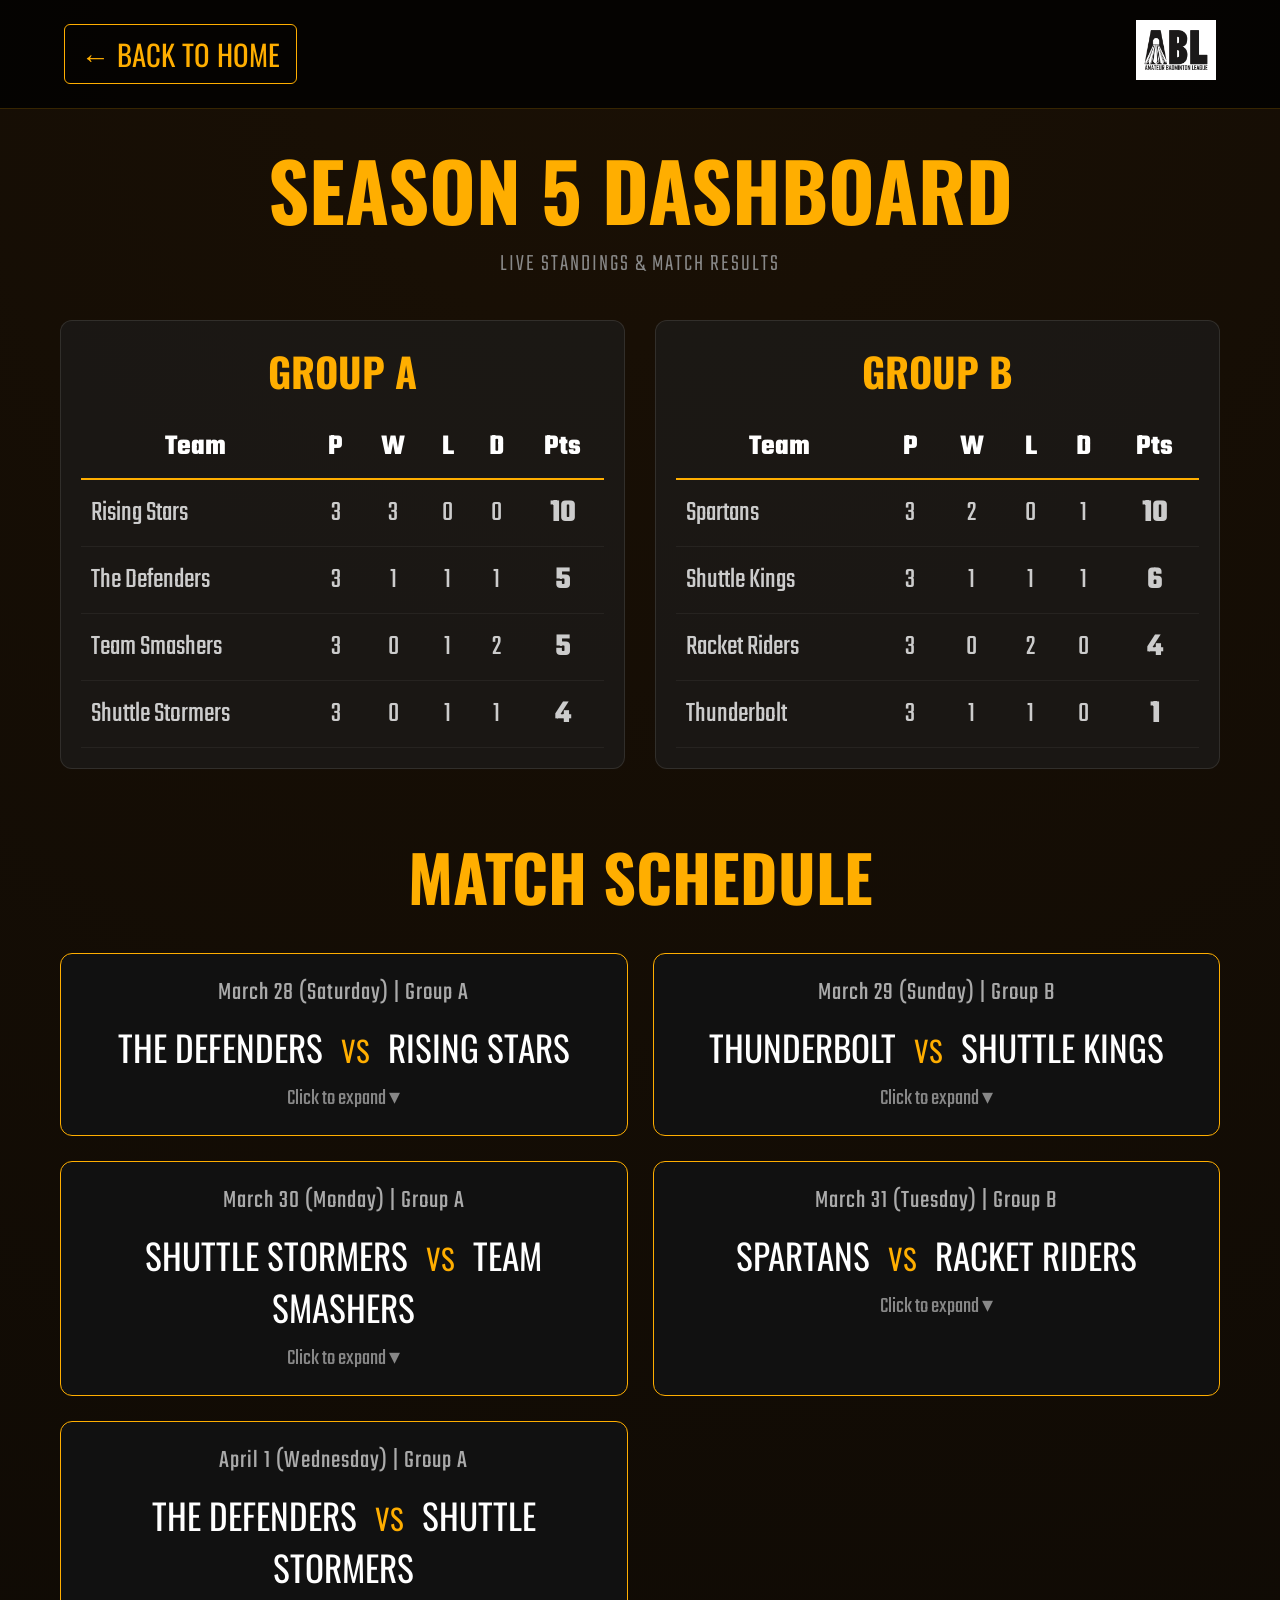
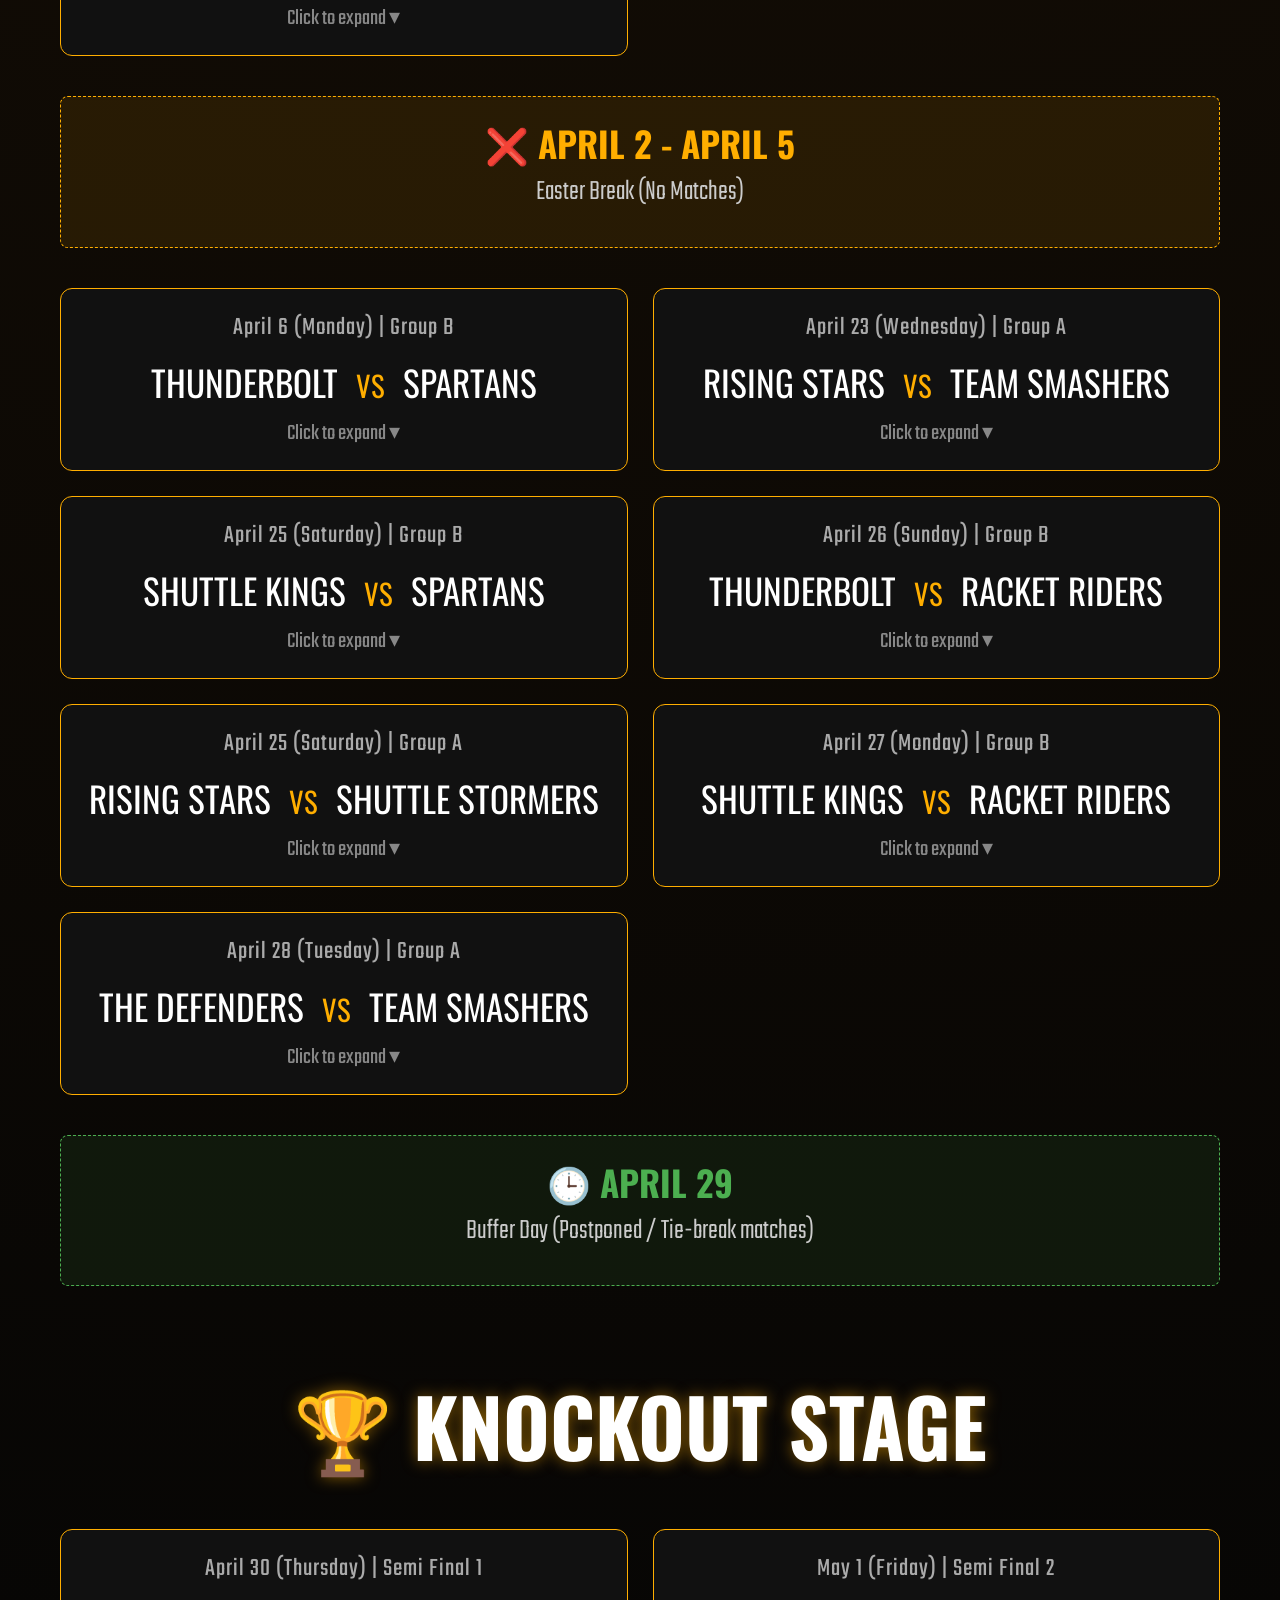
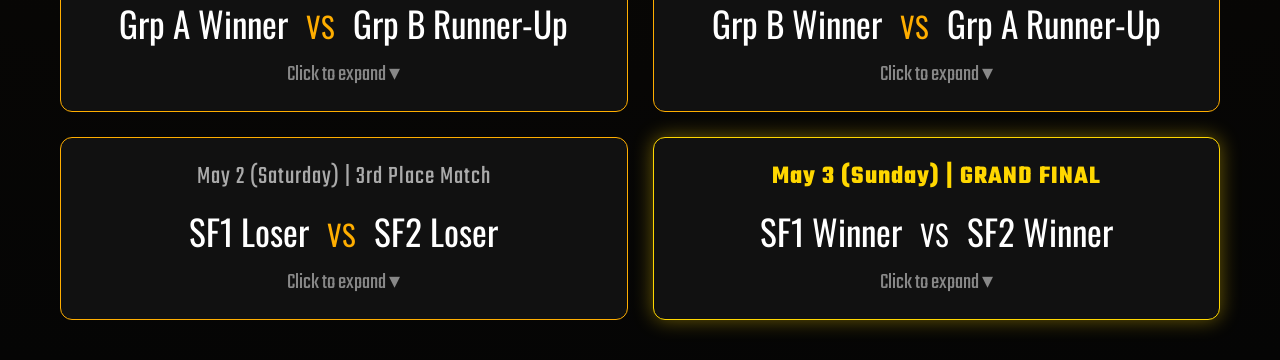
==== fixtures.html @ df150624 "results update" ====
<!DOCTYPE html>
<html lang="en">

<head>
    <meta charset="UTF-8">
    <meta name="viewport" content="width=device-width, initial-scale=1.0">
    <title>Fixtures & Standings | ABL Season 5</title>
    <link rel="stylesheet" href="style.css">
    <link rel="preconnect" href="https://fonts.googleapis.com">
    <link rel="preconnect" href="https://fonts.gstatic.com" crossorigin>
    <link
        href="https://fonts.googleapis.com/css2?family=Oswald:wght@300;500;700&family=Teko:wght@300;400;600;700&display=swap"
        rel="stylesheet">
    <link rel="icon" type="image/png" href="abl_logo.png">    
</head>

<body class="fixtures-page">

    <!-- Simple Header / Navigation -->
    <header class="fixtures-header">
        <a href="index.html" class="back-btn">← BACK TO HOME</a>
        <a href="https://abl.harijith.com/"><img src="abl_logo.png" alt="ABL Logo" class="fixtures-logo"></a>
    </header>

    <main class="fixtures-wrapper">
        <div class="section-header center-text">
            <h2>SEASON 5 DASHBOARD</h2>
            <p>Live Standings & Match Results</p>
        </div>

        <!-- POINTS TABLES -->
        <div class="tables-container">
            <div class="group-table-card">
                <h3>GROUP A</h3>
                <table class="group-table">
                    <tr>
                        <th>Team</th>
                        <th>P</th>
                        <th>W</th>
                        <th>L</th>
                        <th>D</th>
                        <th>Pts</th>
                    </tr>
                    <tr>
                        <td>The Defenders</td>
                        <td>3</td>
                        <td>1</td>
                        <td>1</td>
                        <td>1</td>
                        <td class="pts-col">5</td>
                    </tr>
                    <tr>
                        <td>Rising Stars</td>
                        <td>3</td>
                        <td>3</td>
                        <td>0</td>
                        <td>0</td>
                        <td class="pts-col">10</td>
                    </tr>
                    <tr>
                        <td>Shuttle Stormers</td>
                        <td>3</td>
                        <td>0</td>
                        <td>1</td>
                        <td>1</td>
                        <td class="pts-col">4</td>
                    </tr>
                    <tr>
                        <td>Team Smashers</td>
                        <td>3</td>
                        <td>0</td>
                        <td>1</td>
                        <td>2</td>
                        <td class="pts-col">5</td>
                    </tr>
                </table>
            </div>

            <div class="group-table-card">
                <h3>GROUP B</h3>
                <table class="group-table">
                    <tr>
                        <th>Team</th>
                        <th>P</th>
                        <th>W</th>
                        <th>L</th>
                        <th>D</th>
                        <th>Pts</th>
                    </tr>
                    <tr>
                        <td>Thunderbolt</td>
                        <td>3</td>
                        <td>1</td>
                        <td>1</td>
                        <td>0</td>
                        <td class="pts-col">1</td>
                    </tr>
                    <tr>
                        <td>Shuttle Kings</td>
                        <td>3</td>
                        <td>1</td>
                        <td>1</td>
                        <td>1</td>
                        <td class="pts-col">6</td>
                    </tr>
                    <tr>
                        <td>Spartans</td>
                        <td>3</td>
                        <td>2</td>
                        <td>0</td>
                        <td>1</td>
                        <td class="pts-col">10</td>
                    </tr>
                    <tr>
                        <td>Racket Riders</td>
                        <td>3</td>
                        <td>0</td>
                        <td>2</td>
                        <td>0</td>
                        <td class="pts-col">4</td>
                    </tr>
                </table>
            </div>
        </div>

        <!-- FIXTURES SCHEDULE -->
        <div class="schedule-container">
            <h3 class="schedule-title">MATCH SCHEDULE</h3>

            <div class="fixtures-grid">

                <div class="fire-card">
                    <div class="card-summary">
                        <span class="match-date">March 28 (Saturday) | Group A</span>
                        <div class="match-teams">THE DEFENDERS <span class="vs">VS</span> RISING STARS</div>
                        <span class="expand-hint">Click to expand ▾</span>
                    </div>
                    <div class="card-details">
                        <div class="table-wrapper">
                            <table class="details-table">
                            <tr>
                                <th>Match</th>
                                <th>Defenders</th>
                                <th>Rising Stars</th>
                                <th>Winner</th>
                                <th>Pts</th>
                            </tr>
                            <tr>
                                <td>M1 (Reg)</td>
                                <td>Denny / Anal</td>
                                <td>BBoy / Antony</td>
                                <td>BBoy / Antony</td>
                                <td>30-23</td>
                            </tr>
                            <tr>
                                <td>M2 (Reg)</td>
                                <td>Sinoy / Karthik</td>
                                <td>Shafeeq / Jacob</td>
                                <td>Sinoy / Karthik</td>
                                <td>30-25</td>
                            </tr>
                            <tr>
                                <td>M3 (Reg)</td>
                                <td>Baicil / Shyju</td>
                                <td>Balu / Govind</td>
                                <td>Balu / Govind</td>
                                <td>30-13</td>
                            </tr>
                            <tr>
                                <td class="trump">M4 (Trump)</td>
                                <td>Adarsh / Sunilkumar</td>
                                <td>Manoj / Vishnu</td>
                                <td>Manoj / Vishnu</td>
                                <td>30-26</td>
                            </tr>
                            <tr>
                                <td class="trump">M5 (Trump)</td>
                                <td>Rajesh / Navas</td>
                                <td>Vicky / Shijith</td>
                                <td>Rajesh / Navas</td>
                                <td>30-20</td>
                            </tr>
                        </table>
                        </div>
                        <div class="match-footer">Overall Winner: <span>Rising Stars</span></div>
                    </div>
                </div>

                <div class="fire-card">
                    <div class="card-summary">
                        <span class="match-date">March 29 (Sunday) | Group B</span>
                        <div class="match-teams">THUNDERBOLT <span class="vs">VS</span> SHUTTLE KINGS</div>
                        <span class="expand-hint">Click to expand ▾</span>
                    </div>
                    <div class="card-details">
                        <div class="table-wrapper">
                            <table class="details-table">
                            <tr>
                                <th>Match</th>
                                <th>Thunderbolt</th>
                                <th>Kings</th>
                                <th>Winner</th>
                                <th>Pts</th>
                            </tr>
                            <tr>
                                <td>M1 (Reg)</td>
                                <td>Jude / Sukhlal</td>
                                <td>Prasant / Sajith</td>
                                <td>Prasant / Sajith</td>
                                <td>15-30</td>
                            </tr>
                            <tr>
                                <td>M2 (Reg)</td>
                                <td>Dinoop / Pratheesh</td>
                                <td>Hashim / Jolly</td>
                                <td>Dinoop / Pratheesh</td>
                                <td>30-24</td>
                            </tr>
                            <tr>
                                <td>M3 (Reg)</td>
                                <td>Peter / Santhosh</td>
                                <td>Johnson / Biju</td>
                                <td>Johnson / Biju</td>
                                <td>30-24</td>
                            </tr>
                            <tr>
                                <td class="trump">M4 (Trump)</td>
                                <td>Anush / Bebin</td>
                                <td>Jayanth / Manoj AM</td>
                                <td>Anush / Bebin</td>
                                <td>30-9</td>
                            </tr>
                            <tr>
                                <td class="trump">M5 (Trump)</td>
                                <td>Nibin / Ajay</td>
                                <td>Pramod / Bijoy</td>
                                <td>Nibin / Ajay</td>
                                <td>30-20</td>
                            </tr>
                        </table>
                        </div>
                        <div class="match-footer">Overall Winner: <span>Thunderbolt</span></div>
                    </div>
                </div>

                <div class="fire-card">
                    <div class="card-summary">
                        <span class="match-date">March 30 (Monday) | Group A</span>
                        <div class="match-teams">SHUTTLE STORMERS <span class="vs">VS</span> TEAM SMASHERS</div>
                        <span class="expand-hint">Click to expand ▾</span>
                    </div>
                    <div class="card-details">
                        <div class="table-wrapper">
                            <table class="details-table">
                            <tr>
                                <th>Match</th>
                                <th>Stormers</th>
                                <th>Smashers</th>
                                <th>Winner</th>
                                <th>Pts</th>
                            </tr>
                            <tr>
                                <td>M1 (Reg)</td>
                                <td>Jithesh / Upendra</td>
                                <td>Ganesh / Vishnu Raj</td>
                                <td>Ganesh / Vishnu Raj</td>
                                <td>12-30</td>
                            </tr>
                            <tr>
                                <td>M2 (Reg)</td>
                                <td>Nandakumar / Jenson</td>
                                <td>Babu / Nidhin</td>
                                <td>Nandakumar / Jenson</td>
                                <td>30-22</td>
                            </tr>
                            <tr>
                                <td>M3 (Reg)</td>
                                <td>Binu / Vinu</td>
                                <td>Krishnakumar / Younus</td>
                                <td>Binu / Vinu</td>
                                <td>30-26</td>
                            </tr>
                            <tr>
                                <td class="trump">M4 (Trump)</td>
                                <td>Rajiv / Suchith</td>
                                <td>Siyad / Harijith</td>
                                <td>Siyad / Harijith</td>
                                <td>30-27</td>
                            </tr>
                            <tr>
                                <td class="trump">M5 (Trump)</td>
                                <td>Unni / Binoy</td>
                                <td>Jayan / Akhil</td>
                                <td>Unni / Binoy</td>
                                <td>30-21</td>
                            </tr>
                        </table>
                        </div>
                        <div class="match-footer">Overall Winner: <span>Draw</span></div>
                    </div>
                </div>

                <div class="fire-card">
                    <div class="card-summary">
                        <span class="match-date">March 31 (Tuesday) | Group B</span>
                        <div class="match-teams">SPARTANS <span class="vs">VS</span> RACKET RIDERS</div>
                        <span class="expand-hint">Click to expand ▾</span>
                    </div>
                    <div class="card-details">
                        <div class="table-wrapper">
                            <table class="details-table">
                            <tr>
                                <th>Match</th>
                                <th>Spartans</th>
                                <th>Riders</th>
                                <th>Winner</th>
                                <th>Pts</th>
                            </tr>
                            <tr>
                                <td>M1 (Reg)</td>
                                <td>Vinod / Deepesh</td>
                                <td>Sudheesh / Jinosh</td>
                                <td>Vinod / Deepesh</td>
                                <td>30-20</td>
                            </tr>
                            <tr>
                                <td>M2 (Reg)</td>
                                <td>Anand / Manoj</td>
                                <td>Subramani / Faisal</td>
                                <td>Anand / Manoj</td>
                                <td>30-17</td>
                            </tr>
                            <tr>
                                <td>M3 (Reg)</td>
                                <td>Anand John / Rajan</td>
                                <td>Dinesh / Sudheesh</td>
                                <td>Anand John / Rajan</td>
                                <td>30-28</td>
                            </tr>
                            <tr>
                                <td class="trump">M4 (Trump)</td>
                                <td>Mahipal / Pradeep</td>
                                <td>Vivek / Akash</td>
                                <td>Vivek / Akash</td>
                                <td>19-30</td>
                            </tr>
                            <tr>
                                <td class="trump">M5 (Trump)</td>
                                <td>Jinil / Rasheed</td>
                                <td>Ajaz / Ajith Mathew</td>
                                <td>Jinil / Rasheed</td>
                                <td>30-15</td>
                            </tr>
                        </table>
                        </div>
                        <div class="match-footer">Overall Winner: <span>Spartans</span></div>
                    </div>
                </div>

                <div class="fire-card">
                    <div class="card-summary">
                        <span class="match-date">April 1 (Wednesday) | Group A</span>
                        <div class="match-teams">THE DEFENDERS <span class="vs">VS</span> SHUTTLE STORMERS</div>
                        <span class="expand-hint">Click to expand ▾</span>
                    </div>
                    <div class="card-details">
                        <div class="table-wrapper">
                            <table class="details-table">
                            <tr>
                                <th>Match</th>
                                <th>Defenders</th>
                                <th>Stormers</th>
                                <th>Winner</th>
                                <th>Pts</th>
                            </tr>
                            <tr>
                                <td>M1 (Reg)</td>
                                <td>Anal / Sinoy</td>
                                <td>Jithesh / Upendra</td>
                                <td>Anal / Sinoy</td>
                                <td>30-21</td>
                            </tr>
                            <tr>
                                <td>M2 (Reg)</td>
                                <td>Baicil / Shyju</td>
                                <td>Nandakumar / Jenson</td>
                                <td>Nandakumar / Jenson</td>
                                <td>20-30</td>
                            </tr>
                            <tr>
                                <td>M3 (Reg)</td>
                                <td>Denny / Karthik</td>
                                <td>Binu / Vinu</td>
                                <td>Denny / Karthik</td>
                                <td>30-26</td>
                            </tr>
                            <tr>
                                <td class="trump">M4 (Trump)</td>
                                <td>Adarsh / Sunilkumar</td>
                                <td>Rajiv / Sujith</td>
                                <td>Rajiv / Sujith</td>
                                <td>30-20</td>
                            </tr>
                            <tr>
                                <td class="trump">M5 (Trump)</td>
                                <td>Rajesh / Navas</td>
                                <td>Unni / Binoy</td>
                                <td>Rajesh / Navas</td>
                                <td>Walkover</td>
                            </tr>
                        </table>
                        </div>
                        <div class="match-footer">Overall Winner: <span>The Defenders</span></div>
                    </div>
                </div>

                <div class="grid-banner"
                    style="grid-column: 1 / -1; text-align: center; padding: 20px; background: rgba(255,174,0,0.1); border: 1px dashed #ffae00; border-radius: 8px; margin: 15px 0;">
                    <h4
                        style="font-family: 'Oswald', sans-serif; font-size: 2.2rem; color: #ffae00; margin-bottom: 5px;">
                        ❌ APRIL 2 - APRIL 5</h4>
                    <p style="color: #ccc; font-size: 1.8rem;">Easter Break (No Matches)</p>
                </div>

                <div class="fire-card">
                    <div class="card-summary">
                        <span class="match-date">April 6 (Monday) | Group B</span>
                        <div class="match-teams">THUNDERBOLT <span class="vs">VS</span> SPARTANS</div>
                        <span class="expand-hint">Click to expand ▾</span>
                    </div>
                    <div class="card-details">
                        <div class="table-wrapper">
                            <table class="details-table">
                            <tr>
                                <th>Match</th>
                                <th>Thunderbolt</th>
                                <th>Spartans</th>
                                <th>Winner</th>
                                <th>Pts</th>
                            </tr>
                            <tr>
                                <td>M1 (Reg)</td>
                                <td>Peter / Sukhlal</td>
                                <td>Anand John / Rajan</td>
                                <td>Anand John / Rajan</td>
                                <td>17-30</td>
                            </tr>
                            <tr>
                                <td>M2 (Reg)</td>
                                <td>Dinoop / Pratheesh</td>
                                <td>Anand / Manoj</td>
                                <td>Dinoop / Pratheesh</td>
                                <td>30-14</td>
                            </tr>
                            <tr>
                                <td>M3 (Reg)</td>
                                <td>Jude / Santhosh</td>
                                <td>Vinod / Deepesh</td>
                                <td>Vinod / Deepesh</td>
                                <td>10-30</td>
                            </tr>
                            <tr>
                                <td class="trump">M4 (Trump)</td>
                                <td>Nibin / Ajay</td>
                                <td>Rasheed / Jinil</td>
                                <td>Rasheed / Jinil</td>
                                <td>21-30</td>
                            </tr>
                            <tr>
                                <td class="trump">M5 (Trump)</td>
                                <td>Anush / Bebin</td>
                                <td>Pradeep / Mahipal</td>
                                <td>Anush / Bebin</td>
                                <td>30-19</td>
                            </tr>
                        </table>
                        </div>
                        <div class="match-footer">Overall Winner: <span>Spartans</span></div>
                    </div>
                </div>

                <div class="fire-card">
                    <div class="card-summary">
                        <span class="match-date">April 23 (Wednesday) | Group A</span>
                        <div class="match-teams">RISING STARS <span class="vs">VS</span> TEAM SMASHERS</div>
                        <span class="expand-hint">Click to expand ▾</span>
                    </div>
                    <div class="card-details">
                        <div class="table-wrapper">
                            <table class="details-table">
                            <tr>
                                <th>Match</th>
                                <th>RisingStars</th>
                                <th>Team Smashers</th>
                                <th>Winner</th>
                                <th>Pts</th>
                            </tr>
                            <tr>
                                <td>M1 (Reg)</td>
                                <td>Sangeeth / Antony</td>
                                <td>-</td>
                                <td>Sangeeth / Antony</td>
                                <td>Walkover</td>
                            </tr>
                            <tr>
                                <td>M2 (Reg)</td>
                                <td>Shafeek / Jacob</td>
                                <td>Younus / Vishnu</td>
                                <td>Younus / Vishnu</td>
                                <td>24-30</td>
                            </tr>
                            <tr>
                                <td>M3 (Reg)</td>
                                <td>Balu / Govind</td>
                                <td>Ganesh / Kiku</td>
                                <td>Balu / Govind</td>
                                <td>30-24</td>
                            </tr>
                            <tr>
                                <td class="trump">M4 (Trump)</td>
                                <td>Manoj / Vishnu</td>
                                <td>Siyad / Harijith</td>
                                <td>Siyad / Harijith</td>
                                <td>29-30</td>
                            </tr>
                            <tr>
                                <td class="trump">M5 (Trump)</td>
                                <td>Vicky / Shijith</td>
                                <td>Babu / Nidhin</td>
                                <td>Vicky / Shijith</td>
                                <td>30-28</td>
                            </tr>
                        </table>
                        </div>
                        <div class="match-footer">Overall Winner: <span>Rising Stars</span></div>
                    </div>
                </div>

                <div class="fire-card">
                    <div class="card-summary">
                        <span class="match-date">April 25 (Saturday) | Group B</span>
                        <div class="match-teams">SHUTTLE KINGS <span class="vs">VS</span> SPARTANS</div>
                        <span class="expand-hint">Click to expand ▾</span>
                    </div>
                    <div class="card-details">
                        <div class="table-wrapper">
                            <table class="details-table">
                            <tr>
                                <th>Match</th>
                                <th>Kings</th>
                                <th>Spartans</th>
                                <th>Winner</th>
                                <th>Pts</th>
                            </tr>
                            <tr>
                                <td>M1 (Reg)</td>
                                <td>Prasanth / Sajith</td>
                                <td>Annad John / Rajan</td>
                                <td>Prasanth / Sajith</td>
                                <td>26-30</td>
                            </tr>
                            <tr>
                                <td>M2 (Reg)</td>
                                <td>Jolly / Ashim</td>
                                <td>Manoj / Anand</td>
                                <td>Jolly / Ashim</td>
                                <td>30-19</td>
                            </tr>
                            <tr>
                                <td>M3 (Reg)</td>
                                <td>Biju / Johnson</td>
                                <td>Vinod / Deepesh</td>
                                <td>Vinod / Deepesh</td>
                                <td>Walkover</td>
                            </tr>
                            <tr>
                                <td class="trump">M4 (Trump)</td>
                                <td>Manoj / Jayanth</td>
                                <td>Rasheed / Jinil</td>
                                <td>Rasheed / Jinil</td>
                                <td>Walkover</td>
                            </tr>
                            <tr>
                                <td class="trump">M5 (Trump)</td>
                                <td>Pramod / Bijoy</td>
                                <td>Pradeep / Mahipal</td>
                                <td>Pramod / Bijoy</td>
                                <td>30-22</td>
                            </tr>
                        </table>
                        </div>
                        <div class="match-footer">Overall Winner: <span>Draw</span></div>
                    </div>
                </div>



                <div class="fire-card">
                    <div class="card-summary">
                        <span class="match-date">April 26 (Sunday) | Group B</span>
                        <div class="match-teams">THUNDERBOLT <span class="vs">VS</span> RACKET RIDERS</div>
                        <span class="expand-hint">Click to expand ▾</span>
                    </div>
                    <div class="card-details">
                        <div class="table-wrapper">
                            <table class="details-table">
                            <tr>
                                <th>Match</th>
                                <th>Thunderbolt</th>
                                <th>Riders</th>
                                <th>Winner</th>
                                <th>Pts</th>
                            </tr>
                            <tr>
                                <td>M1 (Reg)</td>
                                <td>Peter / Sukhlal (Jude)</td>
                                <td>Dinesh / Sudheesh</td>
                                <td>Dinesh / Sudheesh</td>
                                <td>12-30</td>
                            </tr>
                            <tr>
                                <td>M2 (Reg)</td>
                                <td>Jude / Santhosh</td>
                                <td>Faisal / Mahesh (Subramani)</td>
                                <td>Faisal / Mahesh (Subramani)</td>
                                <td>29-30</td>
                            </tr>
                            <tr>
                                <td>M3 (Reg)</td>
                                <td>Dinoop / Pratheesh</td>
                                <td>Subramani / Jinosh</td>
                                <td>Subramani / Jinosh</td>
                                <td>29-30</td>
                            </tr>
                            <tr>
                                <td class="trump">M4 (Trump)</td>
                                <td>Nibin / Anush</td>
                                <td>Vivek / Akash</td>
                                <td>Postponed</td>
                                <td>-</td>
                            </tr>
                            <tr>
                                <td class="trump">M5 (Trump)</td>
                                <td>Ajay / Bebin</td>
                                <td>Ajaz / Ajith Mathew</td>
                                <td>Postponed</td>
                                <td>-</td>
                            </tr>
                        </table>
                        </div>
                        <div class="match-footer">Overall Winner: <span>Pending</span></div>
                    </div>
                </div>

                <div class="fire-card">
                    <div class="card-summary">
                        <span class="match-date">April 25 (Saturday) | Group A</span>
                        <div class="match-teams">RISING STARS <span class="vs">VS</span> SHUTTLE STORMERS</div>
                        <span class="expand-hint">Click to expand ▾</span>
                    </div>
                    <div class="card-details">
                        <div class="table-wrapper">
                            <table class="details-table">
                            <tr>
                                <th>Match</th>
                                <th>Stars</th>
                                <th>Stormers</th>
                                <th>Winner</th>
                                <th>Pts</th>
                            </tr>
                            <tr>
                                <td>M1 (Reg)</td>
                                <td>Balu / Govind</td>
                                <td>Binu / Vinu</td>
                                <td>Balu / Govind</td>
                                <td>30-27</td>
                            </tr>
                            <tr>
                                <td>M2 (Reg)</td>
                                <td>Shafeek / Jacob</td>
                                <td>Jenson / Nandu</td>
                                <td>Jenson / Nandu</td>
                                <td>28-30</td>
                            </tr>
                            <tr>
                                <td>M3 (Reg)</td>
                                <td>Sangeeth / Antony</td>
                                <td>Jithesh / Upendra</td>
                                <td>Sangeeth / Antony</td>
                                <td>30-10</td>
                            </tr>
                            <tr>
                                <td class="trump">M4 (Trump)</td>
                                <td>Vicky / Shijith</td>
                                <td>Rajiv / Sujith</td>
                                <td>Rajiv / Sujith</td>
                                <td>Walkover</td>
                            </tr>
                            <tr>
                                <td class="trump">M5 (Trump)</td>
                                <td>Manoj / Vishnu</td>
                                <td>Unni / Binoy</td>
                                <td>Manoj / Vishnu</td>
                                <td>Walkover</td>
                            </tr>
                        </table>
                        </div>
                        <div class="match-footer">Overall Winner: <span>Rising Stars</span></div>
                    </div>
                </div>

                <div class="fire-card">
                    <div class="card-summary">
                        <span class="match-date">April 27 (Monday) | Group B</span>
                        <div class="match-teams">SHUTTLE KINGS <span class="vs">VS</span> RACKET RIDERS</div>
                        <span class="expand-hint">Click to expand ▾</span>
                    </div>
                    <div class="card-details">
                        <div class="table-wrapper">
                            <table class="details-table">
                            <tr>
                                <th>Match</th>
                                <th>Kings</th>
                                <th>Riders</th>
                                <th>Winner</th>
                                <th>Pts</th>
                            </tr>
                            <tr>
                                <td>M1 (Reg)</td>
                                <td>Sajith / Prasanth</td>
                                <td>Dinesh / Sudheesh</td>
                                <td>Sajith / Prasanth</td>
                                <td>30-26</td>
                            </tr>
                            <tr>
                                <td>M2 (Reg)</td>
                                <td>Biju / Joshson (Manoj)</td>
                                <td>Faisal / Mahesh (Subramani)</td>
                                <td>Faisal / Mahesh (Subramani)</td>
                                <td>30-17</td>
                            </tr>
                            <tr>
                                <td>M3 (Reg)</td>
                                <td>Jolly / Hashim</td>
                                <td>Subramani / Jinosh</td>
                                <td>Jolly / Hashim</td>
                                <td>30-18</td>
                            </tr>
                            <tr>
                                <td class="trump">M4 (Trump)</td>
                                <td>Manoj / Jayanth (Biju)</td>
                                <td>Vivek / Ajaz</td>
                                <td>Vivek / Ajaz</td>
                                <td>30-12</td>
                            </tr>
                            <tr>
                                <td class="trump">M5 (Trump)</td>
                                <td>Pramod / Bijoy</td>
                                <td>Akash / Ajith Mathew</td>
                                <td>Pramod / Bijoy</td>
                                <td>30-26</td>
                            </tr>
                        </table>
                        </div>
                        <div class="match-footer">Overall Winner: <span>Shuttle Kings</span></div>
                    </div>
                </div>

                <div class="fire-card">
                    <div class="card-summary">
                        <span class="match-date">April 28 (Tuesday) | Group A</span>
                        <div class="match-teams">THE DEFENDERS <span class="vs">VS</span> TEAM SMASHERS</div>
                        <span class="expand-hint">Click to expand ▾</span>
                    </div>
                    <div class="card-details">
                        <div class="table-wrapper">
                            <table class="details-table">
                            <tr>
                                <th>Match</th>
                                <th>Defenders</th>
                                <th>Smashers</th>
                                <th>Winner</th>
                                <th>Pts</th>
                            </tr>
                            <tr>
                                <td>M1 (Reg)</td>
                                <td>Anal / Sinoy</td>
                                <td>Kiku / Vishu</td>
                                <td>Anal / Sinoy</td>
                                <td>30-24</td>
                            </tr>
                            <tr>
                                <td>M2 (Reg)</td>
                                <td>Baicil / Shyju</td>
                                <td>-</td>
                                <td>Baicil / Shyju</td>
                                <td>Walkover</td>
                            </tr>
                            <tr>
                                <td>M3 (Reg)</td>
                                <td>Denny / Karthik</td>
                                <td>Ganesh / Younus</td>
                                <td>Ganesh / Younus</td>
                                <td>23-30</td>
                            </tr>
                            <tr>
                                <td class="trump">M4 (Trump)</td>
                                <td>Rajesh / Navas</td>
                                <td>Siyad / Harijith</td>
                                <td>Siyad / Harijith</td>
                                <td>12-30</td>
                            </tr>
                            <tr>
                                <td class="trump">M5 (Trump)</td>
                                <td>Adarsh Unni / Sunil</td>
                                <td>Jayan Chettan / Akhil</td>
                                <td>Adarsh Unni / Sunil</td>
                                <td>30-14</td>
                            </tr>
                        </table>
                        </div>
                        <div class="match-footer">Overall Winner: <span>Draw</span></div>
                    </div>
                </div>

                <div class="grid-banner"
                    style="grid-column: 1 / -1; text-align: center; padding: 20px; background: rgba(76, 175, 80, 0.1); border: 1px dashed #4caf50; border-radius: 8px; margin: 15px 0;">
                    <h4
                        style="font-family: 'Oswald', sans-serif; font-size: 2.2rem; color: #4caf50; margin-bottom: 5px;">
                        🕒 APRIL 29</h4>
                    <p style="color: #ccc; font-size: 1.8rem;">Buffer Day (Postponed / Tie-break matches)</p>
                </div>

                <div class="grid-banner"
                    style="grid-column: 1 / -1; text-align: center; margin-top: 40px; margin-bottom: 20px;">
                    <h3
                        style="font-family: 'Oswald', sans-serif; font-size: 5rem; color: #fff; text-shadow: 0 0 15px rgba(255,174,0,0.5);">
                        🏆 KNOCKOUT STAGE</h3>
                </div>

                <div class="fire-card">
                    <div class="card-summary">
                        <span class="match-date">April 30 (Thursday) | Semi Final 1</span>
                        <div class="match-teams">Grp A Winner <span class="vs">VS</span> Grp B Runner-Up</div>
                        <span class="expand-hint">Click to expand ▾</span>
                    </div>
                    <div class="card-details">
                        <div class="table-wrapper">
                            <table class="details-table">
                            <tr>
                                <th>Match</th>
                                <th>Team A</th>
                                <th>Team B</th>
                                <th>Winner</th>
                                <th>Pts</th>
                            </tr>
                            <tr>
                                <td>M1 (Reg)</td>
                                <td>TBD</td>
                                <td>TBD</td>
                                <td>-</td>
                                <td>0</td>
                            </tr>
                            <tr>
                                <td>M2 (Reg)</td>
                                <td>TBD</td>
                                <td>TBD</td>
                                <td>-</td>
                                <td>0</td>
                            </tr>
                            <tr>
                                <td>M3 (Reg)</td>
                                <td>TBD</td>
                                <td>TBD</td>
                                <td>-</td>
                                <td>0</td>
                            </tr>
                            <tr>
                                <td class="trump">M4 (Trump)</td>
                                <td>TBD</td>
                                <td>TBD</td>
                                <td>-</td>
                                <td>0</td>
                            </tr>
                            <tr>
                                <td class="trump">M5 (Trump)</td>
                                <td>TBD</td>
                                <td>TBD</td>
                                <td>-</td>
                                <td>0</td>
                            </tr>
                        </table>
                        </div>
                        <div class="match-footer">Overall Winner: <span>Pending</span></div>
                    </div>
                </div>

                <div class="fire-card">
                    <div class="card-summary">
                        <span class="match-date">May 1 (Friday) | Semi Final 2</span>
                        <div class="match-teams">Grp B Winner <span class="vs">VS</span> Grp A Runner-Up</div>
                        <span class="expand-hint">Click to expand ▾</span>
                    </div>
                    <div class="card-details">
                        <div class="table-wrapper">
                            <table class="details-table">
                            <tr>
                                <th>Match</th>
                                <th>Team A</th>
                                <th>Team B</th>
                                <th>Winner</th>
                                <th>Pts</th>
                            </tr>
                            <tr>
                                <td>M1 (Reg)</td>
                                <td>TBD</td>
                                <td>TBD</td>
                                <td>-</td>
                                <td>0</td>
                            </tr>
                            <tr>
                                <td>M2 (Reg)</td>
                                <td>TBD</td>
                                <td>TBD</td>
                                <td>-</td>
                                <td>0</td>
                            </tr>
                            <tr>
                                <td>M3 (Reg)</td>
                                <td>TBD</td>
                                <td>TBD</td>
                                <td>-</td>
                                <td>0</td>
                            </tr>
                            <tr>
                                <td class="trump">M4 (Trump)</td>
                                <td>TBD</td>
                                <td>TBD</td>
                                <td>-</td>
                                <td>0</td>
                            </tr>
                            <tr>
                                <td class="trump">M5 (Trump)</td>
                                <td>TBD</td>
                                <td>TBD</td>
                                <td>-</td>
                                <td>0</td>
                            </tr>
                        </table>
                        </div>
                        <div class="match-footer">Overall Winner: <span>Pending</span></div>
                    </div>
                </div>

                <div class="fire-card">
                    <div class="card-summary">
                        <span class="match-date">May 2 (Saturday) | 3rd Place Match</span>
                        <div class="match-teams">SF1 Loser <span class="vs">VS</span> SF2 Loser</div>
                        <span class="expand-hint">Click to expand ▾</span>
                    </div>
                    <div class="card-details">
                        <div class="table-wrapper">
                            <table class="details-table">
                            <tr>
                                <th>Match</th>
                                <th>Team A</th>
                                <th>Team B</th>
                                <th>Winner</th>
                                <th>Pts</th>
                            </tr>
                            <tr>
                                <td>M1 (Reg)</td>
                                <td>TBD</td>
                                <td>TBD</td>
                                <td>-</td>
                                <td>0</td>
                            </tr>
                            <tr>
                                <td>M2 (Reg)</td>
                                <td>TBD</td>
                                <td>TBD</td>
                                <td>-</td>
                                <td>0</td>
                            </tr>
                            <tr>
                                <td>M3 (Reg)</td>
                                <td>TBD</td>
                                <td>TBD</td>
                                <td>-</td>
                                <td>0</td>
                            </tr>
                            <tr>
                                <td class="trump">M4 (Trump)</td>
                                <td>TBD</td>
                                <td>TBD</td>
                                <td>-</td>
                                <td>0</td>
                            </tr>
                            <tr>
                                <td class="trump">M5 (Trump)</td>
                                <td>TBD</td>
                                <td>TBD</td>
                                <td>-</td>
                                <td>0</td>
                            </tr>
                        </table>
                        </div>
                        <div class="match-footer">Overall Winner: <span>Pending</span></div>
                    </div>
                </div>

                <div class="fire-card" style="border-color: #ffd700; box-shadow: 0 0 20px rgba(255, 215, 0, 0.4);">
                    <div class="card-summary">
                        <span class="match-date" style="color: #ffd700; font-weight: bold;">May 3 (Sunday) | GRAND
                            FINAL</span>
                        <div class="match-teams">SF1 Winner <span class="vs" style="color: #fff;">VS</span> SF2 Winner
                        </div>
                        <span class="expand-hint">Click to expand ▾</span>
                    </div>
                    <div class="card-details">
                        <div class="table-wrapper">
                            <table class="details-table">
                            <tr>
                                <th>Match</th>
                                <th>Team A</th>
                                <th>Team B</th>
                                <th>Winner</th>
                                <th>Pts</th>
                            </tr>
                            <tr>
                                <td>M1 (Reg)</td>
                                <td>TBD</td>
                                <td>TBD</td>
                                <td>-</td>
                                <td>0</td>
                            </tr>
                            <tr>
                                <td>M2 (Reg)</td>
                                <td>TBD</td>
                                <td>TBD</td>
                                <td>-</td>
                                <td>0</td>
                            </tr>
                            <tr>
                                <td>M3 (Reg)</td>
                                <td>TBD</td>
                                <td>TBD</td>
                                <td>-</td>
                                <td>0</td>
                            </tr>
                            <tr>
                                <td class="trump">M4 (Trump)</td>
                                <td>TBD</td>
                                <td>TBD</td>
                                <td>-</td>
                                <td>0</td>
                            </tr>
                            <tr>
                                <td class="trump">M5 (Trump)</td>
                                <td>TBD</td>
                                <td>TBD</td>
                                <td>-</td>
                                <td>0</td>
                            </tr>
                        </table>
                        <div class="match-footer" style="color: #ffd700;">🏆 Season 5 Champion: <span>Pending</span>
                        </div>
                    </div>
                </div>

            </div>
        </div>
    </main>

    <script>
        document.querySelectorAll('.fire-card').forEach(card => {
            card.addEventListener('click', () => {
                const wasOpen = card.classList.contains('open');
                // Close all cards first
                document.querySelectorAll('.fire-card').forEach(c => c.classList.remove('open'));
                // Toggle the clicked one
                if (!wasOpen) card.classList.add('open');
            });
        });

        // Automatically sort Points Tables based on the Points column
        document.addEventListener('DOMContentLoaded', () => {
            document.querySelectorAll('.group-table').forEach(table => {
                const tbody = table.querySelector('tbody') || table;
                // Get all rows except the first one (header)
                const rows = Array.from(tbody.querySelectorAll('tr')).slice(1);
                
                rows.sort((a, b) => {
                    const ptsA = parseInt(a.querySelector('.pts-col').textContent) || 0;
                    const ptsB = parseInt(b.querySelector('.pts-col').textContent) || 0;
                    return ptsB - ptsA; // Descending order (highest points first)
                });

                // Re-append rows in sorted order
                rows.forEach(row => tbody.appendChild(row));
            });
        });
    </script>
</body>

</html>
---- style.css ----
* { margin: 0; padding: 0; box-sizing: border-box; }
body { background-color: #080808; color: #ffffff; font-family: 'Teko', sans-serif; overflow-x: hidden; }

.webgl { position: fixed; top: 0; left: 0; width: 100vw; height: 100vh; z-index: 1; pointer-events: none; background: radial-gradient(circle at center, #1a1a1a 0%, #000000 100%); }
.main-logo { position: fixed; top: 30px; left: 5%; width: 120px; height: auto; z-index: 10; filter: drop-shadow(0 2px 5px rgba(0,0,0,0.5)); }
.content-wrapper { position: relative; z-index: 2; }
.scene { min-height: 100vh; display: flex; align-items: center; padding: 0 10%; position: relative; }
.text-content { max-width: 700px; z-index: 2; }
.right-align { margin-left: auto; text-align: right; }

h1 { font-family: 'Oswald', sans-serif; font-size: 9rem; font-weight: 900; letter-spacing: 2px; text-transform: uppercase; line-height: 0.9; text-shadow: 0 10px 30px rgba(0,0,0,0.5); }
h2 { font-family: 'Oswald', sans-serif; font-size: 5rem; font-weight: 800; color: #ffae00; margin-bottom: 20px; text-transform: uppercase; line-height: 1; }
p { font-size: 2.2rem; line-height: 1.3; margin-bottom: 15px; color: #cccccc; font-weight: 300; }
strong { color: #ffffff; font-weight: 600; }

.stats-grid { display: flex; gap: 60px; margin-top: 30px; justify-content: flex-end; }
.stats-grid h3 { font-size: 6rem; margin: 0; color: #ffae00; line-height: 1; }
.stats-grid span { font-size: 1.8rem; color: #888; text-transform: uppercase; letter-spacing: 1px; }

/* Rulebook Styling (Fixes the white text issue) */
.rules-scene { align-items: center; justify-content: center; padding-top: 5vh; padding-bottom: 5vh; }
.rules-container { width: 100%; max-width: 1200px; }
.rules-grid { display: grid; grid-template-columns: repeat(auto-fit, minmax(400px, 1fr)); gap: 2rem; margin-top: 2rem; position: relative; z-index: 2; }
.rule-card { background: rgba(40, 40, 40, 0.4); backdrop-filter: blur(15px); -webkit-backdrop-filter: blur(15px); border: 1px solid rgba(255, 255, 255, 0.1); border-radius: 20px; padding: 2.5rem; transition: transform 0.3s ease; }
.rule-card:hover { transform: translateY(-5px); background: rgba(50, 50, 50, 0.6); }
.rule-card h3 { font-family: 'Oswald', sans-serif; font-size: 2.2rem; color: #ffae00; margin-bottom: 1.5rem; letter-spacing: 1px; }
.rule-card ul { list-style: none; padding: 0; }
.rule-card li { font-size: 1.8rem; line-height: 1.4; padding: 10px 0; border-bottom: 1px solid rgba(255, 255, 255, 0.05); color: #ccc; }
.scoring-table { width: 100%; border-collapse: collapse; margin-bottom: 1rem; font-size: 1.8rem; }
.scoring-table th { text-align: left; padding: 10px; border-bottom: 2px solid rgba(255, 255, 255, 0.2); color: #fff; }
.scoring-table td { padding: 10px; border-bottom: 1px solid rgba(255, 255, 255, 0.05); color: #ccc; }
.win { color: #4caf50; font-weight: 600; }
.win-trump { color: #ffae00; font-weight: 600; }
.loss { color: #f44336; font-weight: 600; }
.trump-card { border: 1px solid rgba(255, 174, 0, 0.3); box-shadow: 0 0 20px rgba(255, 174, 0, 0.05); }
.trump-note { font-size: 1.4rem; color: #aaa; margin-top: 15px; }

/* Teams Styling */
.teams-scene { flex-direction: column; align-items: flex-start; justify-content: center; padding: 0; min-height: 100vh; }
.teams-container { width: 100%; padding-top: 10vh; padding-bottom: 10vh; }
.section-header { padding: 0 10%; margin-bottom: 2rem; }
.section-header p { color: #888; text-transform: uppercase; letter-spacing: 2px; font-size: 1.5rem; }
.team-track { display: flex; gap: 2rem; padding: 2rem 10%; overflow-x: auto; scroll-snap-type: x mandatory; scroll-behavior: smooth; -ms-overflow-style: none; scrollbar-width: none; }
.team-track::-webkit-scrollbar { display: none; }
.team-card { min-width: 350px; background: rgba(40, 40, 40, 0.4); backdrop-filter: blur(15px); -webkit-backdrop-filter: blur(15px); border: 1px solid rgba(255, 255, 255, 0.1); border-radius: 24px; padding: 3rem 2rem; display: flex; flex-direction: column; align-items: center; scroll-snap-align: center; transition: transform 0.3s ease; }
.team-logo { width: 160px; height: 160px; object-fit: contain; margin-bottom: 2rem; filter: drop-shadow(0px 10px 20px rgba(0,0,0,0.7)); }
.roster { list-style: none; width: 100%; text-align: center; }
.roster li { padding: 6px 0; border-bottom: 1px solid rgba(255, 255, 255, 0.05); font-size: 1.4rem; color: #ccc; }
.roster .captain { color: #ffae00; font-weight: 600; font-size: 1.6rem; text-transform: uppercase; border-bottom: 2px solid rgba(255, 174, 0, 0.4); margin-bottom: 8px; padding-bottom: 12px;}

/* =========================================
   FIXTURES PAGE STYLING
========================================= */

.fixtures-page {
    background: radial-gradient(circle at top center, #1a1005 0%, #050505 100%);
    min-height: 100vh;
}

.fixtures-header {
    display: flex;
    justify-content: space-between;
    align-items: center;
    padding: 20px 5%;
    background: rgba(0, 0, 0, 0.8);
    border-bottom: 1px solid rgba(255, 174, 0, 0.2);
}

.back-btn {
    color: #ffae00;
    text-decoration: none;
    font-size: 1.8rem;
    font-family: 'Oswald', sans-serif;
    border: 1px solid #ffae00;
    padding: 8px 16px;
    border-radius: 6px;
    transition: all 0.3s;
}

.back-btn:hover {
    background: #ffae00;
    color: #000;
}

.fixtures-logo {
    height: 60px;
}

.fixtures-wrapper {
    max-width: 1200px;
    margin: 0 auto;
    padding: 40px 20px;
}

.center-text { text-align: center; margin-bottom: 40px; }

/* Tables Setup */
.tables-container {
    display: flex;
    flex-wrap: wrap;
    gap: 30px;
    margin-bottom: 60px;
}

.group-table-card {
    flex: 1;
    min-width: 320px;
    background: rgba(30, 30, 30, 0.6);
    border: 1px solid rgba(255, 255, 255, 0.1);
    border-radius: 12px;
    padding: 20px;
}

.group-table-card h3 {
    font-family: 'Oswald', sans-serif;
    color: #ffae00;
    font-size: 2.5rem;
    text-align: center;
    margin-bottom: 15px;
}

.group-table {
    width: 100%;
    border-collapse: collapse;
    font-size: 1.8rem;
    text-align: center;
}

.group-table th { color: #fff; border-bottom: 2px solid #ffae00; padding: 10px; }
.group-table td { color: #ccc; border-bottom: 1px solid rgba(255,255,255,0.05); padding: 10px; }
.group-table td:first-child { text-align: left; }
.pts-col { color: #ffae00; font-weight: bold; font-size: 2rem; }

/* Subtle Fire Animation Keyframes */
@keyframes subtleFire {
    0% { box-shadow: 0 0 4px rgba(255, 174, 0, 0.3), inset 0 0 6px rgba(255, 50, 0, 0.1); border-color: rgba(255, 174, 0, 0.3); }
    50% { box-shadow: 0 0 12px rgba(255, 174, 0, 0.6), inset 0 0 10px rgba(255, 0, 0, 0.2); border-color: rgba(255, 174, 0, 0.8); }
    100% { box-shadow: 0 0 4px rgba(255, 174, 0, 0.3), inset 0 0 6px rgba(255, 50, 0, 0.1); border-color: rgba(255, 174, 0, 0.3); }
}

/* Fixtures Schedule Grid */
.schedule-title {
    font-family: 'Oswald', sans-serif;
    font-size: 4rem;
    color: #ffae00;
    text-align: center;
    margin-bottom: 30px;
}

.fixtures-grid {
    display: grid;
    grid-template-columns: repeat(auto-fit, minmax(400px, 1fr));
    gap: 25px;
}

/* The Animated Card */
.fire-card {
    background: #111;
    border-radius: 12px;
    border: 1px solid #ffae00;
    cursor: pointer;
    overflow: hidden;
    animation: subtleFire 3s infinite alternate;
    transition: transform 0.3s ease;
}

.fire-card:hover {
    transform: scale(1.02);
}

.card-summary {
    padding: 20px;
    text-align: center;
}

.match-date { color: #aaa; font-size: 1.6rem; letter-spacing: 1px; }
.match-teams { font-family: 'Oswald', sans-serif; font-size: 2.2rem; margin: 10px 0; color: #fff; }
.vs { color: #ffae00; font-size: 1.8rem; margin: 0 10px; }
.expand-hint { color: #888; font-size: 1.4rem; }

/* Expandable Details Area */
.card-details {
    max-height: 0;
    opacity: 0;
    background: #0a0a0a;
    transition: max-height 0.4s ease-out, opacity 0.3s ease-in, padding 0.3s ease;
}

.fire-card.open .card-details {
    max-height: 500px;
    opacity: 1;
    padding: 20px;
    border-top: 1px solid rgba(255, 174, 0, 0.3);
}

.details-table {
    width: 100%;
    border-collapse: collapse;
    font-size: 1.6rem;
    text-align: center;
    margin-bottom: 15px;
}

.details-table th { color: #ffae00; padding-bottom: 8px; border-bottom: 1px dotted #555; font-weight: 400; }
.details-table td { padding: 8px 5px; color: #ddd; border-bottom: 1px solid rgba(255,255,255,0.05); }
.trump { color: #ffae00 !important; }

.match-footer {
    text-align: center;
    font-family: 'Oswald', sans-serif;
    font-size: 2rem;
    color: #aaa;
    margin-top: 15px;
}
.match-footer span { color: #fff; }

/* =========================================
   RULES PAGE STYLING
========================================= */

.rules-page-bg {
    background: radial-gradient(circle at top right, #1a1510 0%, #050505 100%);
    min-height: 100vh;
}

.rules-wrapper {
    max-width: 1200px;
    margin: 0 auto;
    padding: 40px 20px;
}

.rules-masonry {
    display: grid;
    grid-template-columns: repeat(auto-fit, minmax(450px, 1fr));
    gap: 30px;
    margin-top: 40px;
}

.rule-detail-card {
    background: rgba(25, 25, 25, 0.7);
    border: 1px solid rgba(255, 174, 0, 0.2);
    border-radius: 12px;
    padding: 25px;
    transition: transform 0.3s ease, border-color 0.3s ease;
}

.rule-detail-card:hover {
    transform: translateY(-4px);
    border-color: rgba(255, 174, 0, 0.6);
}

.rule-detail-card h3 {
    font-family: 'Oswald', sans-serif;
    color: #ffae00;
    font-size: 2.4rem;
    margin-bottom: 15px;
    border-bottom: 1px solid rgba(255, 255, 255, 0.1);
    padding-bottom: 10px;
}

.rule-list {
    list-style: none;
    padding: 0;
}

.rule-list li {
    font-size: 1.8rem;
    color: #ddd;
    margin-bottom: 10px;
    padding-left: 20px;
    position: relative;
    line-height: 1.3;
}

.rule-list li::before {
    content: "▸";
    color: #ffae00;
    position: absolute;
    left: 0;
    top: 0;
}

.rule-table {
    width: 100%;
    border-collapse: collapse;
    font-size: 1.8rem;
    text-align: left;
    background: rgba(0,0,0,0.3);
    border-radius: 8px;
    overflow: hidden;
}

.rule-table th {
    background: rgba(255, 174, 0, 0.1);
    color: #ffae00;
    padding: 10px 15px;
    font-weight: 400;
}

.rule-table td {
    padding: 10px 15px;
    color: #ccc;
    border-bottom: 1px solid rgba(255, 255, 255, 0.05);
}

.rule-note {
    font-size: 1.6rem;
    color: #aaa;
    line-height: 1.4;
}

.groups-split {
    display: flex;
    justify-content: space-around;
    background: rgba(0,0,0,0.4);
    padding: 15px;
    border-radius: 8px;
    margin: 15px 0;
    text-align: center;
}

.groups-split p {
    font-size: 1.6rem;
    margin: 0;
    line-height: 1.5;
}

@media (max-width: 768px) {
    .rules-masonry { grid-template-columns: 1fr; }
}

/* Fix for disappearing footer and mobile alignment */
.table-wrapper {
    width: 100%;
    overflow-x: auto; /* Allows horizontal swipe on small screens */
    -webkit-overflow-scrolling: touch;
    margin-bottom: 10px;
}
.details-table {
    min-width: 450px; /* Ensures table doesn't squish too much */
}
.fire-card.open .card-details {
    max-height: none; /* Changed from fixed 500px to allow content to breathe */
    opacity: 1;
    padding: 15px; /* Slightly tighter for mobile */
    display: flex;
    flex-direction: column;
}
/* Responsive adjustments for the grid */
@media (max-width: 600px) {
    .fixtures-grid {
        grid-template-columns: 1fr; /* Single column on phones */
        gap: 15px;
    }
    .match-teams {
        font-size: 1.8rem; /* Slightly smaller text for fit */
    }
    .fixtures-wrapper {
        padding: 20px 10px;
    }
}
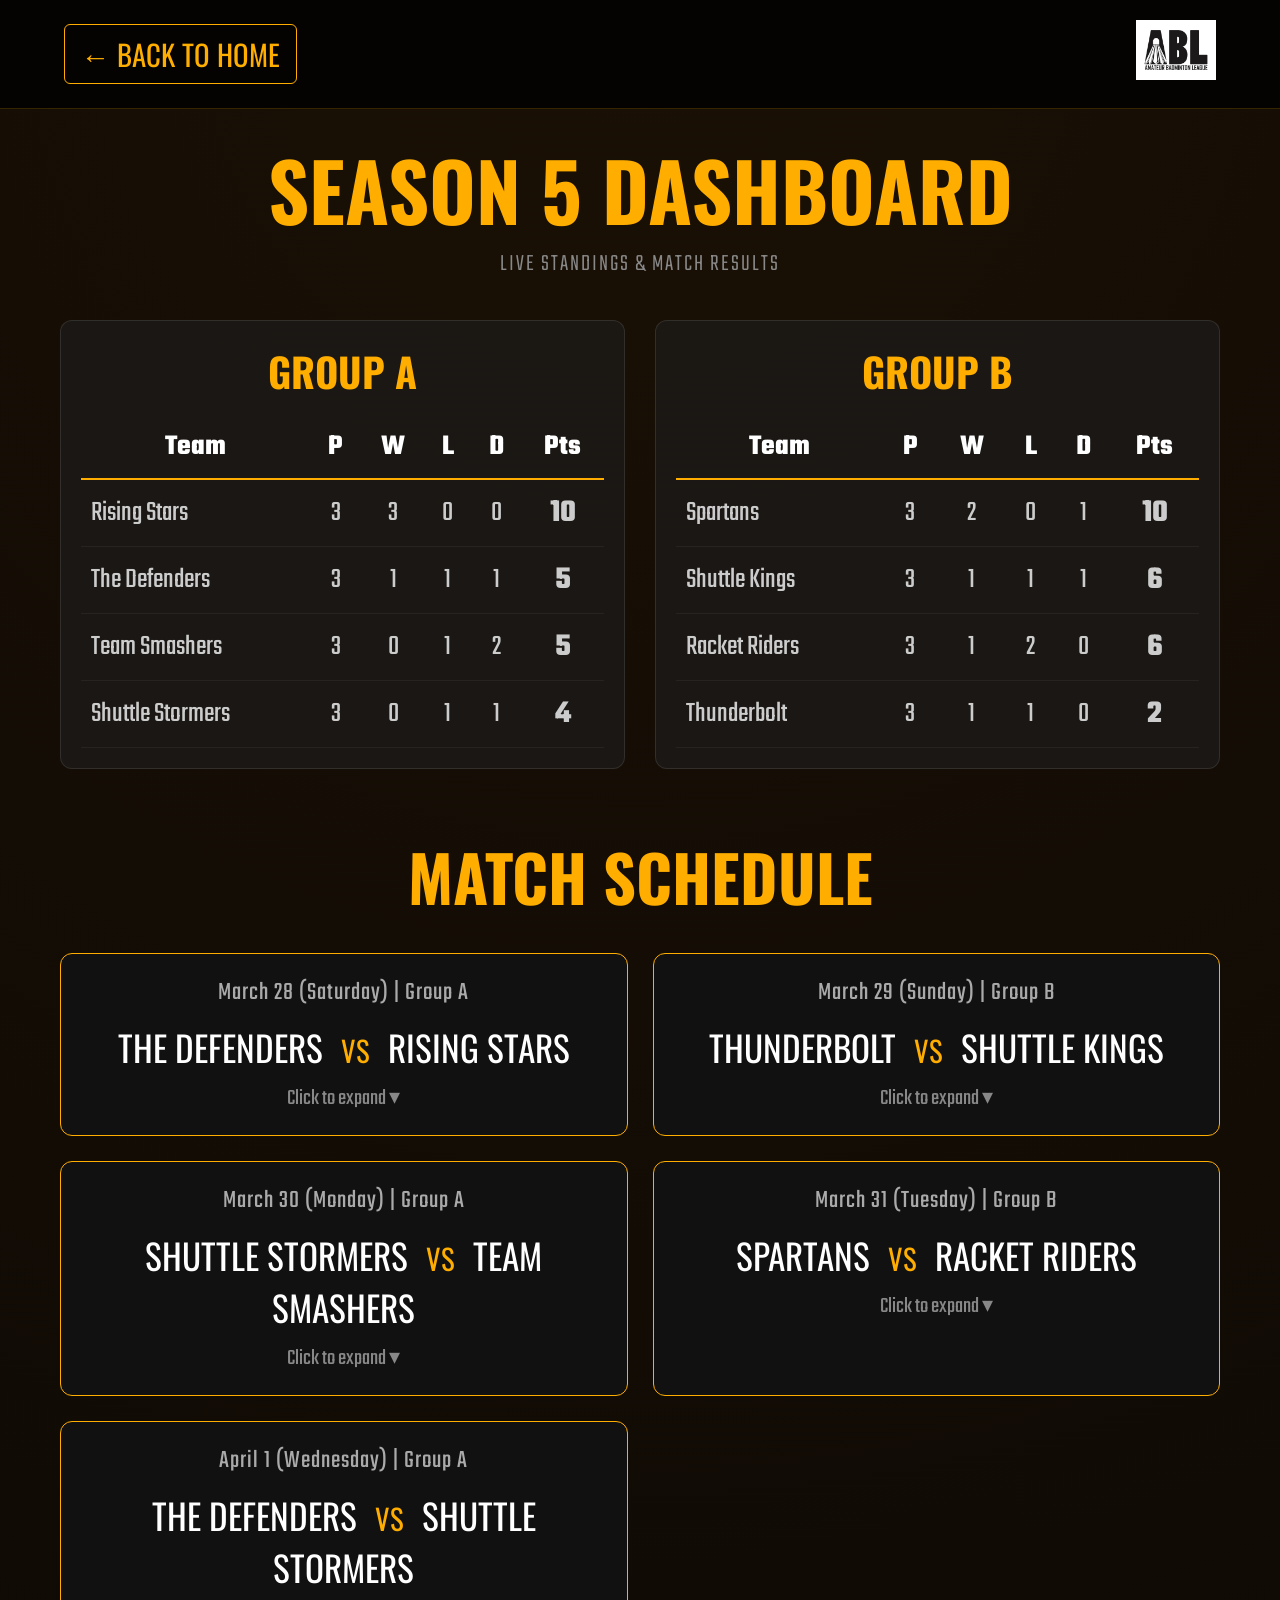
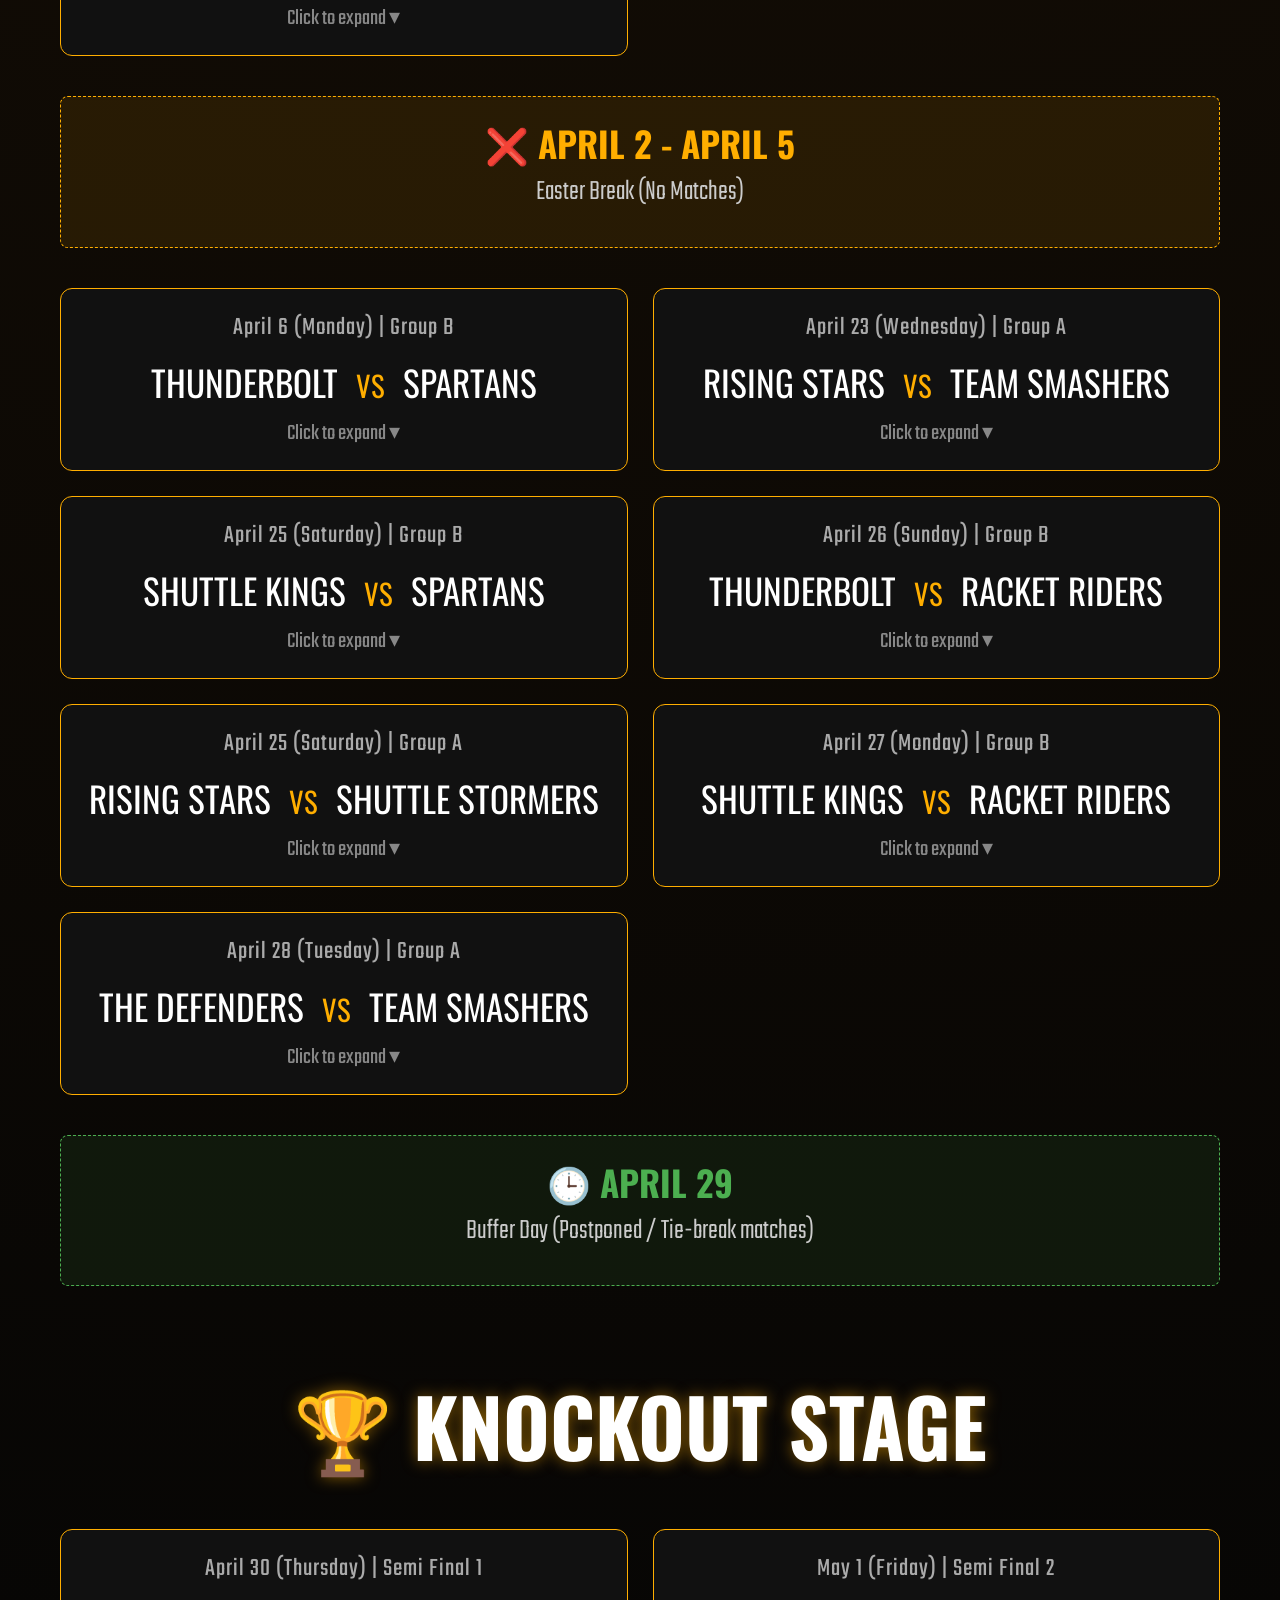
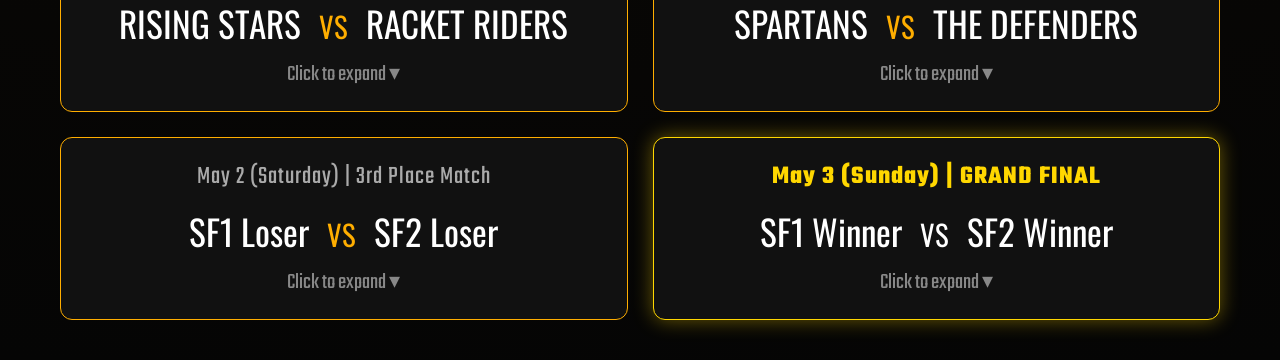
==== commit a3a3e733: "updated" ====
--- a/fixtures.html
+++ b/fixtures.html
@@ -93,7 +93,7 @@
                         <td>1</td>
                         <td>1</td>
                         <td>0</td>
-                        <td class="pts-col">1</td>
+                        <td class="pts-col">2</td>
                     </tr>
                     <tr>
                         <td>Shuttle Kings</td>
@@ -114,10 +114,10 @@
                     <tr>
                         <td>Racket Riders</td>
                         <td>3</td>
-                        <td>0</td>
+                        <td>1</td>
                         <td>2</td>
                         <td>0</td>
-                        <td class="pts-col">4</td>
+                        <td class="pts-col">6</td>
                     </tr>
                 </table>
             </div>
@@ -636,19 +636,19 @@
                                 <td class="trump">M4 (Trump)</td>
                                 <td>Nibin / Anush</td>
                                 <td>Vivek / Akash</td>
-                                <td>Postponed</td>
-                                <td>-</td>
+                                <td>Vivek / Akash</td>
+                                <td>28-30</td>
                             </tr>
                             <tr>
                                 <td class="trump">M5 (Trump)</td>
                                 <td>Ajay / Bebin</td>
                                 <td>Ajaz / Ajith Mathew</td>
-                                <td>Postponed</td>
-                                <td>-</td>
-                            </tr>
-                        </table>
-                        </div>
-                        <div class="match-footer">Overall Winner: <span>Pending</span></div>
+                                <td>Ajay / Bebin</td>
+                                <td>30-25</td>
+                            </tr>
+                        </table>
+                        </div>
+                        <div class="match-footer">Overall Winner: <span>Racket Riders</span></div>
                     </div>
                 </div>
 
@@ -841,16 +841,16 @@
                 <div class="fire-card">
                     <div class="card-summary">
                         <span class="match-date">April 30 (Thursday) | Semi Final 1</span>
-                        <div class="match-teams">Grp A Winner <span class="vs">VS</span> Grp B Runner-Up</div>
-                        <span class="expand-hint">Click to expand ▾</span>
-                    </div>
-                    <div class="card-details">
-                        <div class="table-wrapper">
-                            <table class="details-table">
-                            <tr>
-                                <th>Match</th>
-                                <th>Team A</th>
-                                <th>Team B</th>
+                        <div class="match-teams">RISING STARS <span class="vs">VS</span> RACKET RIDERS</div>
+                        <span class="expand-hint">Click to expand ▾</span>
+                    </div>
+                    <div class="card-details">
+                        <div class="table-wrapper">
+                            <table class="details-table">
+                            <tr>
+                                <th>Match</th>
+                                <th>Rising Stars</th>
+                                <th>Racket Riders</th>
                                 <th>Winner</th>
                                 <th>Pts</th>
                             </tr>
@@ -898,16 +898,16 @@
                 <div class="fire-card">
                     <div class="card-summary">
                         <span class="match-date">May 1 (Friday) | Semi Final 2</span>
-                        <div class="match-teams">Grp B Winner <span class="vs">VS</span> Grp A Runner-Up</div>
-                        <span class="expand-hint">Click to expand ▾</span>
-                    </div>
-                    <div class="card-details">
-                        <div class="table-wrapper">
-                            <table class="details-table">
-                            <tr>
-                                <th>Match</th>
-                                <th>Team A</th>
-                                <th>Team B</th>
+                        <div class="match-teams">SPARTANS <span class="vs">VS</span> THE DEFENDERS</div>
+                        <span class="expand-hint">Click to expand ▾</span>
+                    </div>
+                    <div class="card-details">
+                        <div class="table-wrapper">
+                            <table class="details-table">
+                            <tr>
+                                <th>Match</th>
+                                <th>The Defenders</th>
+                                <th>Spartans</th>
                                 <th>Winner</th>
                                 <th>Pts</th>
                             </tr>
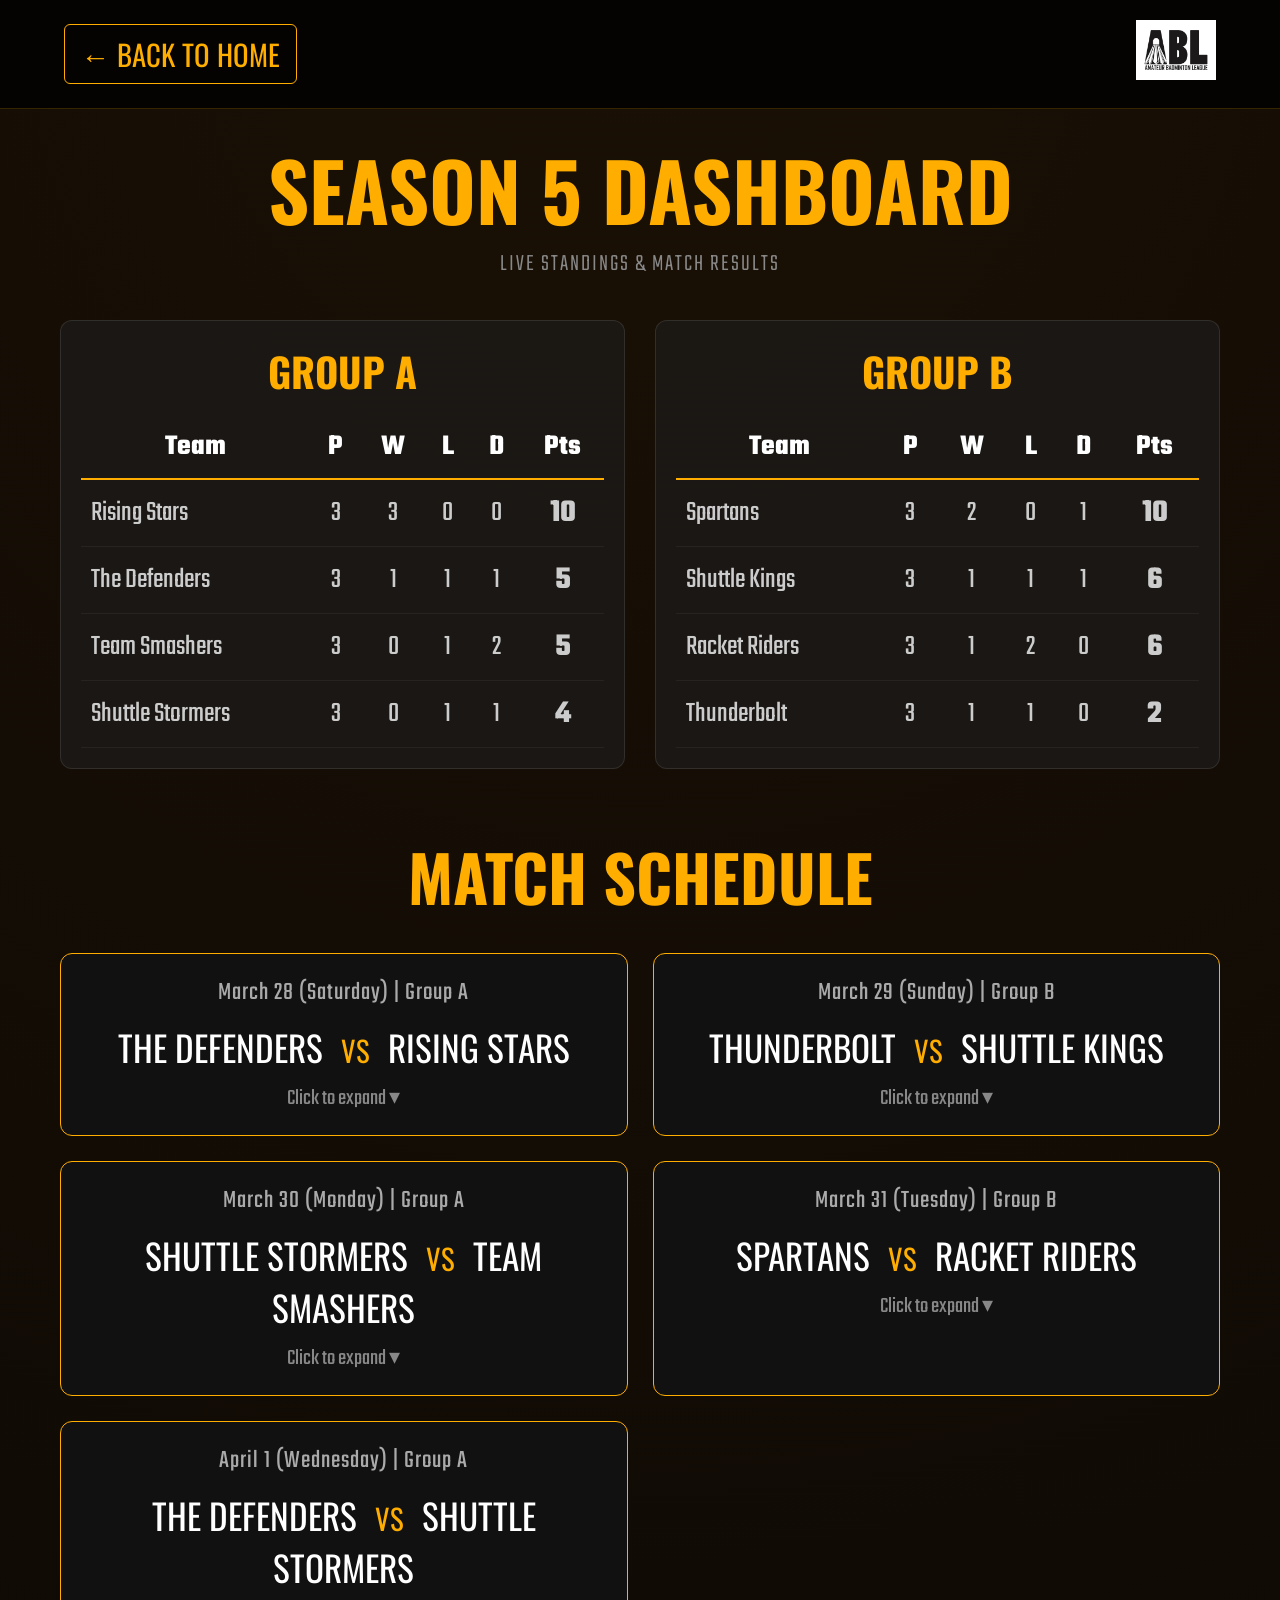
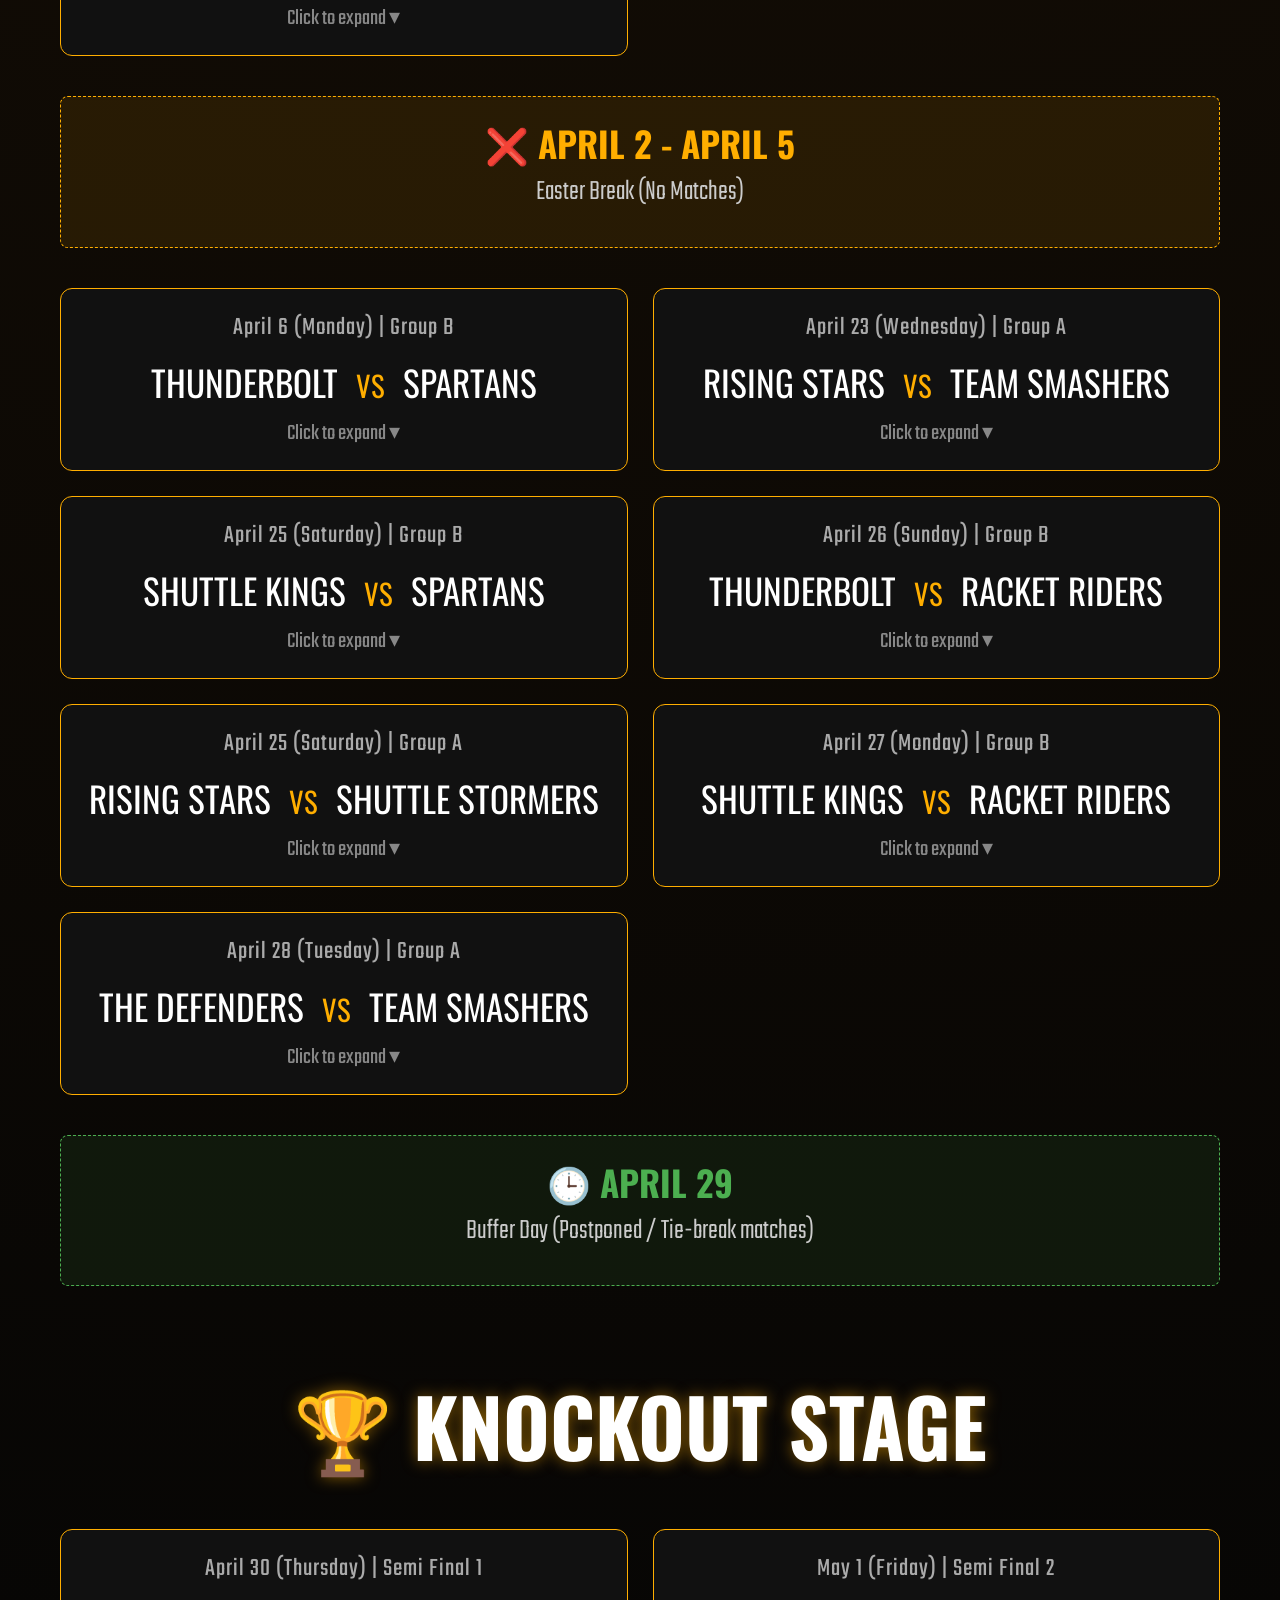
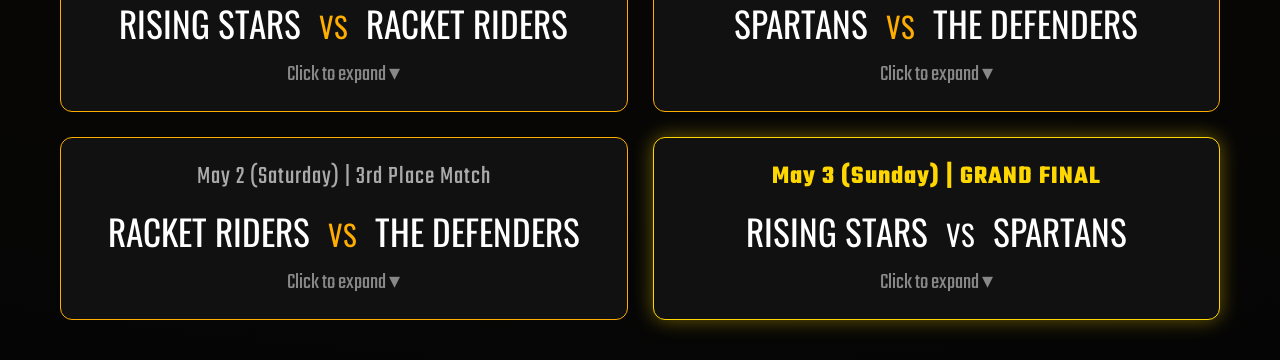
==== commit 995c1224: "3rd place teams" ====
--- a/fixtures.html
+++ b/fixtures.html
@@ -856,42 +856,42 @@
                             </tr>
                             <tr>
                                 <td>M1 (Reg)</td>
-                                <td>TBD</td>
-                                <td>TBD</td>
-                                <td>-</td>
-                                <td>0</td>
-                            </tr>
-                            <tr>
-                                <td>M2 (Reg)</td>
-                                <td>TBD</td>
-                                <td>TBD</td>
-                                <td>-</td>
-                                <td>0</td>
-                            </tr>
-                            <tr>
-                                <td>M3 (Reg)</td>
-                                <td>TBD</td>
-                                <td>TBD</td>
-                                <td>-</td>
-                                <td>0</td>
-                            </tr>
-                            <tr>
-                                <td class="trump">M4 (Trump)</td>
-                                <td>TBD</td>
-                                <td>TBD</td>
-                                <td>-</td>
-                                <td>0</td>
-                            </tr>
-                            <tr>
-                                <td class="trump">M5 (Trump)</td>
-                                <td>TBD</td>
-                                <td>TBD</td>
-                                <td>-</td>
-                                <td>0</td>
-                            </tr>
-                        </table>
-                        </div>
-                        <div class="match-footer">Overall Winner: <span>Pending</span></div>
+                                <td>Sangeeth / Antony</td>
+                                <td>-</td>
+                                <td>Sangeeth / Antony</td>
+                                <td>Walkover</td>
+                            </tr>
+                            <tr>
+                                <td>M2 (Reg)</td>
+                                <td>Shafeek / Jacob</td>
+                                <td>Faisal / Jinosh</td>
+                                <td>Shafeek / Jacob</td>
+                                <td>30-18</td>
+                            </tr>
+                            <tr>
+                                <td>M3 (Reg)</td>
+                                <td>Balu / Govind</td>
+                                <td>Dinesh / Sudheesh</td>
+                                <td>Balu / Govind</td>
+                                <td>30-24</td>
+                            </tr>
+                            <tr>
+                                <td class="trump">M4 (Trump)</td>
+                                <td>Vicky / Shijith</td>
+                                <td>Vivek / Akash</td>
+                                <td>Vivek / Akash</td>
+                                <td>19-30</td>
+                            </tr>
+                            <tr>
+                                <td class="trump">M5 (Trump)</td>
+                                <td>Manoj / Vishnu</td>
+                                <td>Ajaz / Ajith Mathew</td>
+                                <td>Manoj / Vishnu</td>
+                                <td>-</td>
+                            </tr>
+                        </table>
+                        </div>
+                        <div class="match-footer">Overall Winner: <span>Rising Stars</span></div>
                     </div>
                 </div>
 
@@ -913,58 +913,58 @@
                             </tr>
                             <tr>
                                 <td>M1 (Reg)</td>
-                                <td>TBD</td>
-                                <td>TBD</td>
+                                <td>Denny / Karthik</td>
+                                <td>Manoj / Rajan</td>
+                                <td>Denny / Karthik</td>
+                                <td>-</td>
+                            </tr>
+                            <tr>
+                                <td>M2 (Reg)</td>
+                                <td>Baicil / Shiju</td>
+                                <td>Deepesh / Anand</td>
+                                <td>Deepesh / Anand</td>
+                                <td>12-30</td>
+                            </tr>
+                            <tr>
+                                <td>M3 (Reg)</td>
+                                <td>Anal / Sinoy</td>
+                                <td>Vinod / Anand John</td>
+                                <td>Vinod / Anand John</td>
+                                <td>28-30</td>
+                            </tr>
+                            <tr>
+                                <td class="trump">M4 (Trump)</td>
+                                <td>Adarsh Unni / Rajesh</td>
+                                <td>Rashid / Jinil</td>
+                                <td>Rashid / Jinil</td>
+                                <td>29-30</td>
+                            </tr>
+                            <tr>
+                                <td class="trump">M5 (Trump)</td>
+                                <td>Navas / Sunil Kumar</td>
+                                <td>Pradeep / Mahipal</td>
                                 <td>-</td>
                                 <td>0</td>
                             </tr>
-                            <tr>
-                                <td>M2 (Reg)</td>
-                                <td>TBD</td>
-                                <td>TBD</td>
-                                <td>-</td>
-                                <td>0</td>
-                            </tr>
-                            <tr>
-                                <td>M3 (Reg)</td>
-                                <td>TBD</td>
-                                <td>TBD</td>
-                                <td>-</td>
-                                <td>0</td>
-                            </tr>
-                            <tr>
-                                <td class="trump">M4 (Trump)</td>
-                                <td>TBD</td>
-                                <td>TBD</td>
-                                <td>-</td>
-                                <td>0</td>
-                            </tr>
-                            <tr>
-                                <td class="trump">M5 (Trump)</td>
-                                <td>TBD</td>
-                                <td>TBD</td>
-                                <td>-</td>
-                                <td>0</td>
-                            </tr>
-                        </table>
-                        </div>
-                        <div class="match-footer">Overall Winner: <span>Pending</span></div>
+                        </table>
+                        </div>
+                        <div class="match-footer">Overall Winner: <span>Spartans</span></div>
                     </div>
                 </div>
 
                 <div class="fire-card">
                     <div class="card-summary">
                         <span class="match-date">May 2 (Saturday) | 3rd Place Match</span>
-                        <div class="match-teams">SF1 Loser <span class="vs">VS</span> SF2 Loser</div>
-                        <span class="expand-hint">Click to expand ▾</span>
-                    </div>
-                    <div class="card-details">
-                        <div class="table-wrapper">
-                            <table class="details-table">
-                            <tr>
-                                <th>Match</th>
-                                <th>Team A</th>
-                                <th>Team B</th>
+                        <div class="match-teams">RACKET RIDERS <span class="vs">VS</span> THE DEFENDERS</div>
+                        <span class="expand-hint">Click to expand ▾</span>
+                    </div>
+                    <div class="card-details">
+                        <div class="table-wrapper">
+                            <table class="details-table">
+                            <tr>
+                                <th>Match</th>
+                                <th>Racket Riders</th>
+                                <th>The Defenders</th>
                                 <th>Winner</th>
                                 <th>Pts</th>
                             </tr>
@@ -1013,17 +1013,17 @@
                     <div class="card-summary">
                         <span class="match-date" style="color: #ffd700; font-weight: bold;">May 3 (Sunday) | GRAND
                             FINAL</span>
-                        <div class="match-teams">SF1 Winner <span class="vs" style="color: #fff;">VS</span> SF2 Winner
-                        </div>
-                        <span class="expand-hint">Click to expand ▾</span>
-                    </div>
-                    <div class="card-details">
-                        <div class="table-wrapper">
-                            <table class="details-table">
-                            <tr>
-                                <th>Match</th>
-                                <th>Team A</th>
-                                <th>Team B</th>
+                        <div class="match-teams">RISING STARS <span class="vs" style="color: #fff;">VS</span> SPARTANS
+                        </div>
+                        <span class="expand-hint">Click to expand ▾</span>
+                    </div>
+                    <div class="card-details">
+                        <div class="table-wrapper">
+                            <table class="details-table">
+                            <tr>
+                                <th>Match</th>
+                                <th>Rising Stars</th>
+                                <th>Spartans</th>
                                 <th>Winner</th>
                                 <th>Pts</th>
                             </tr>
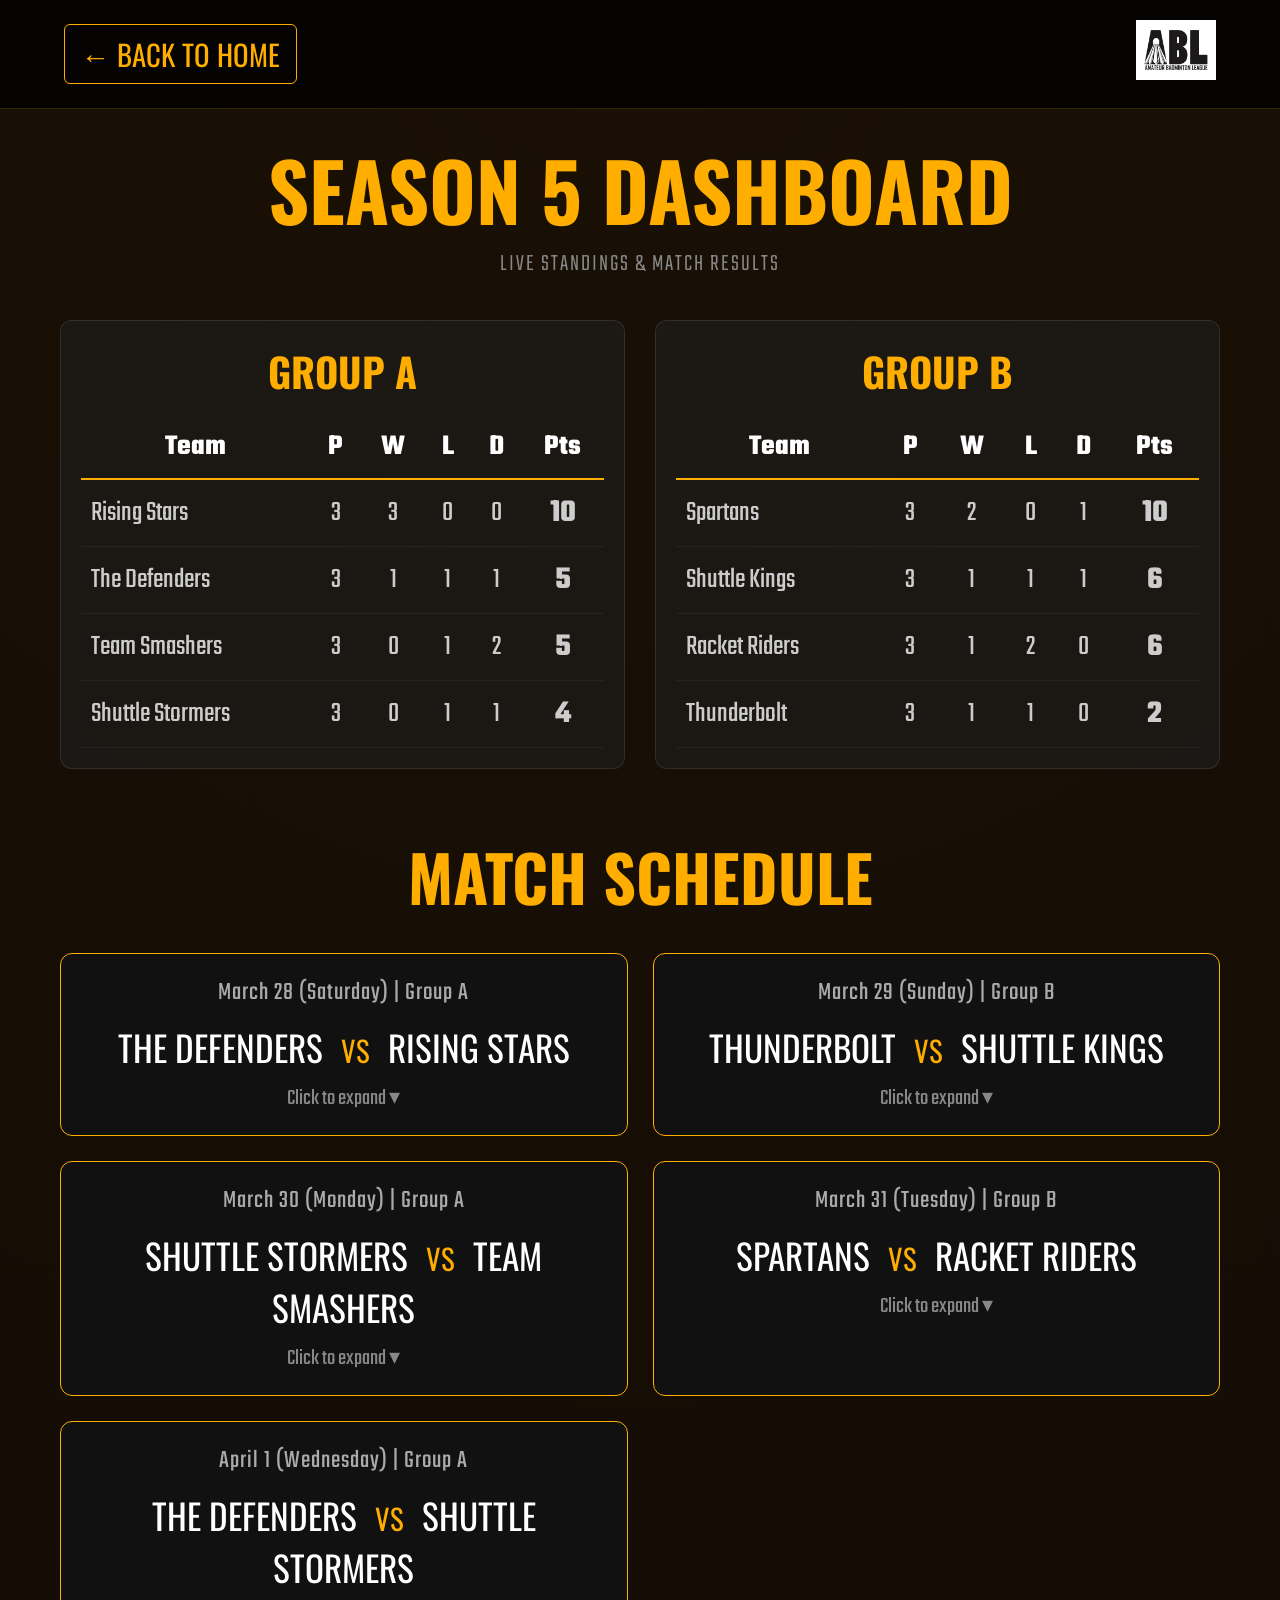
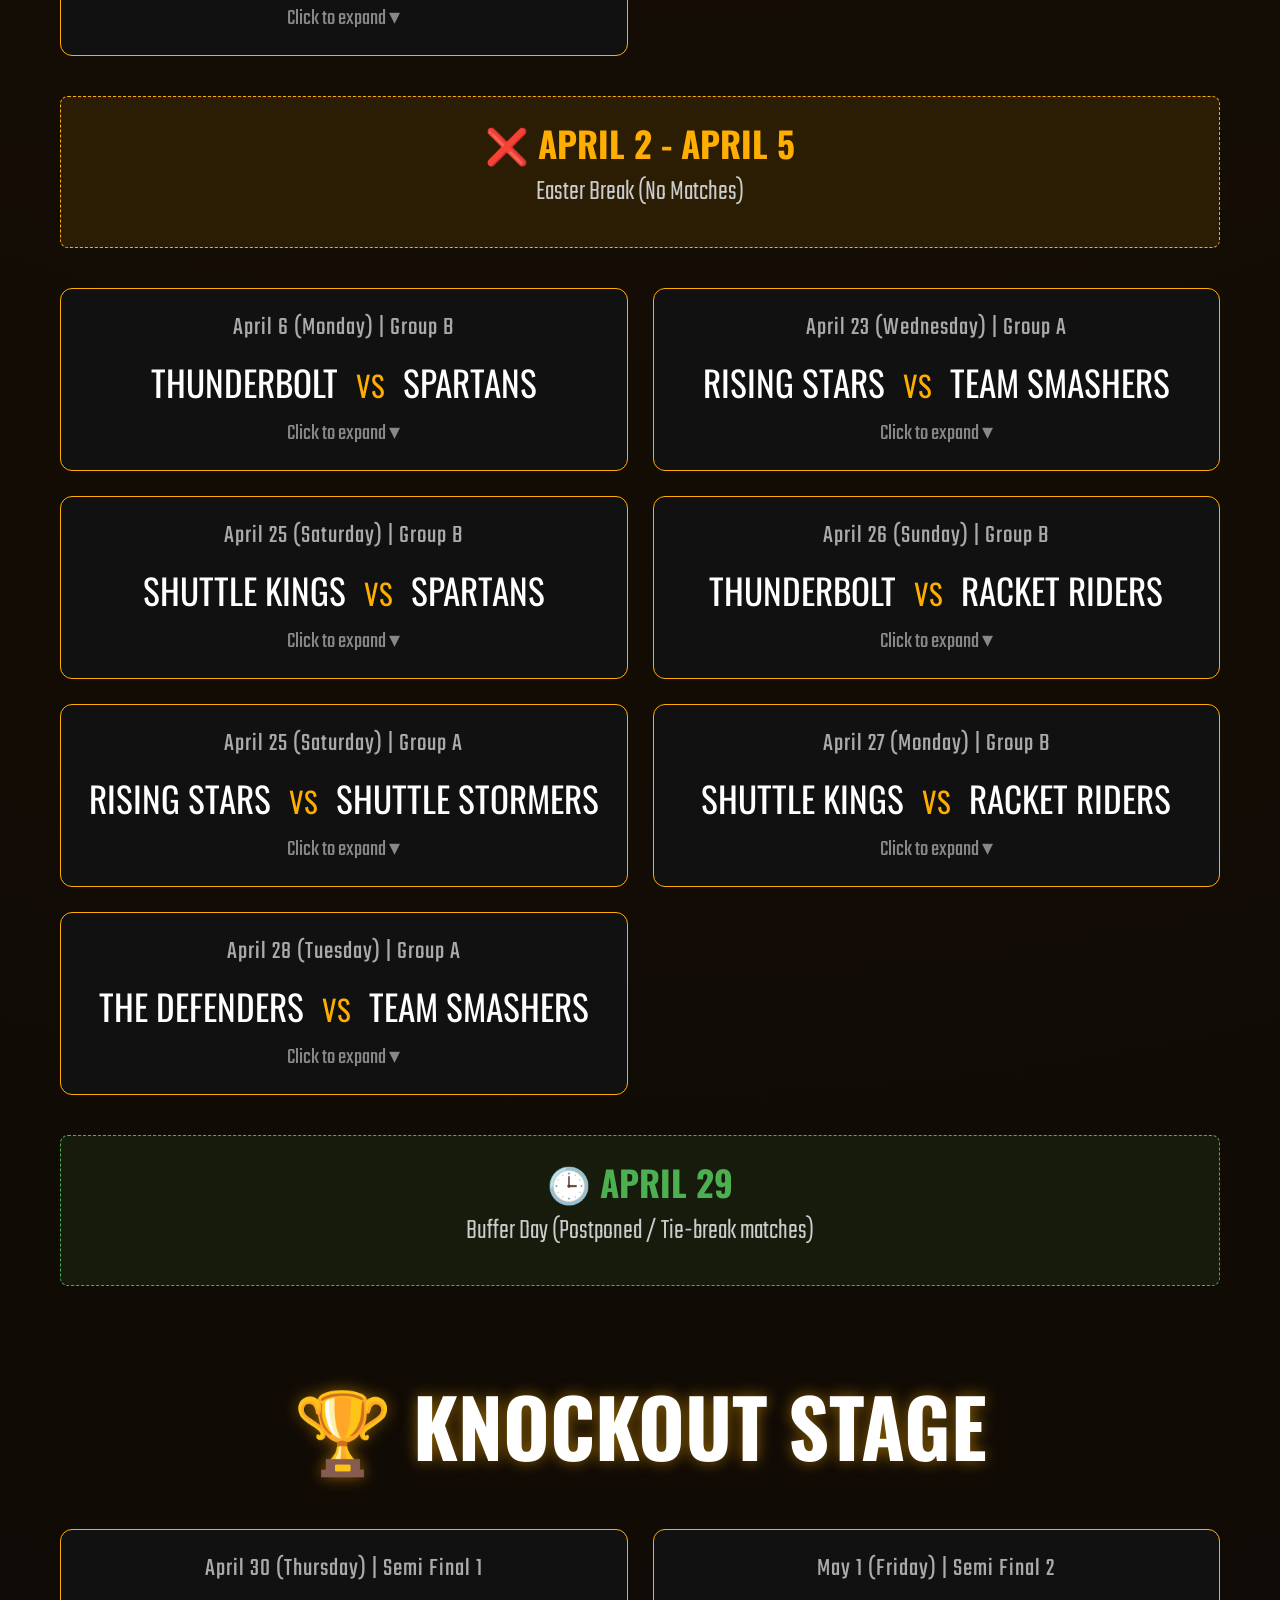
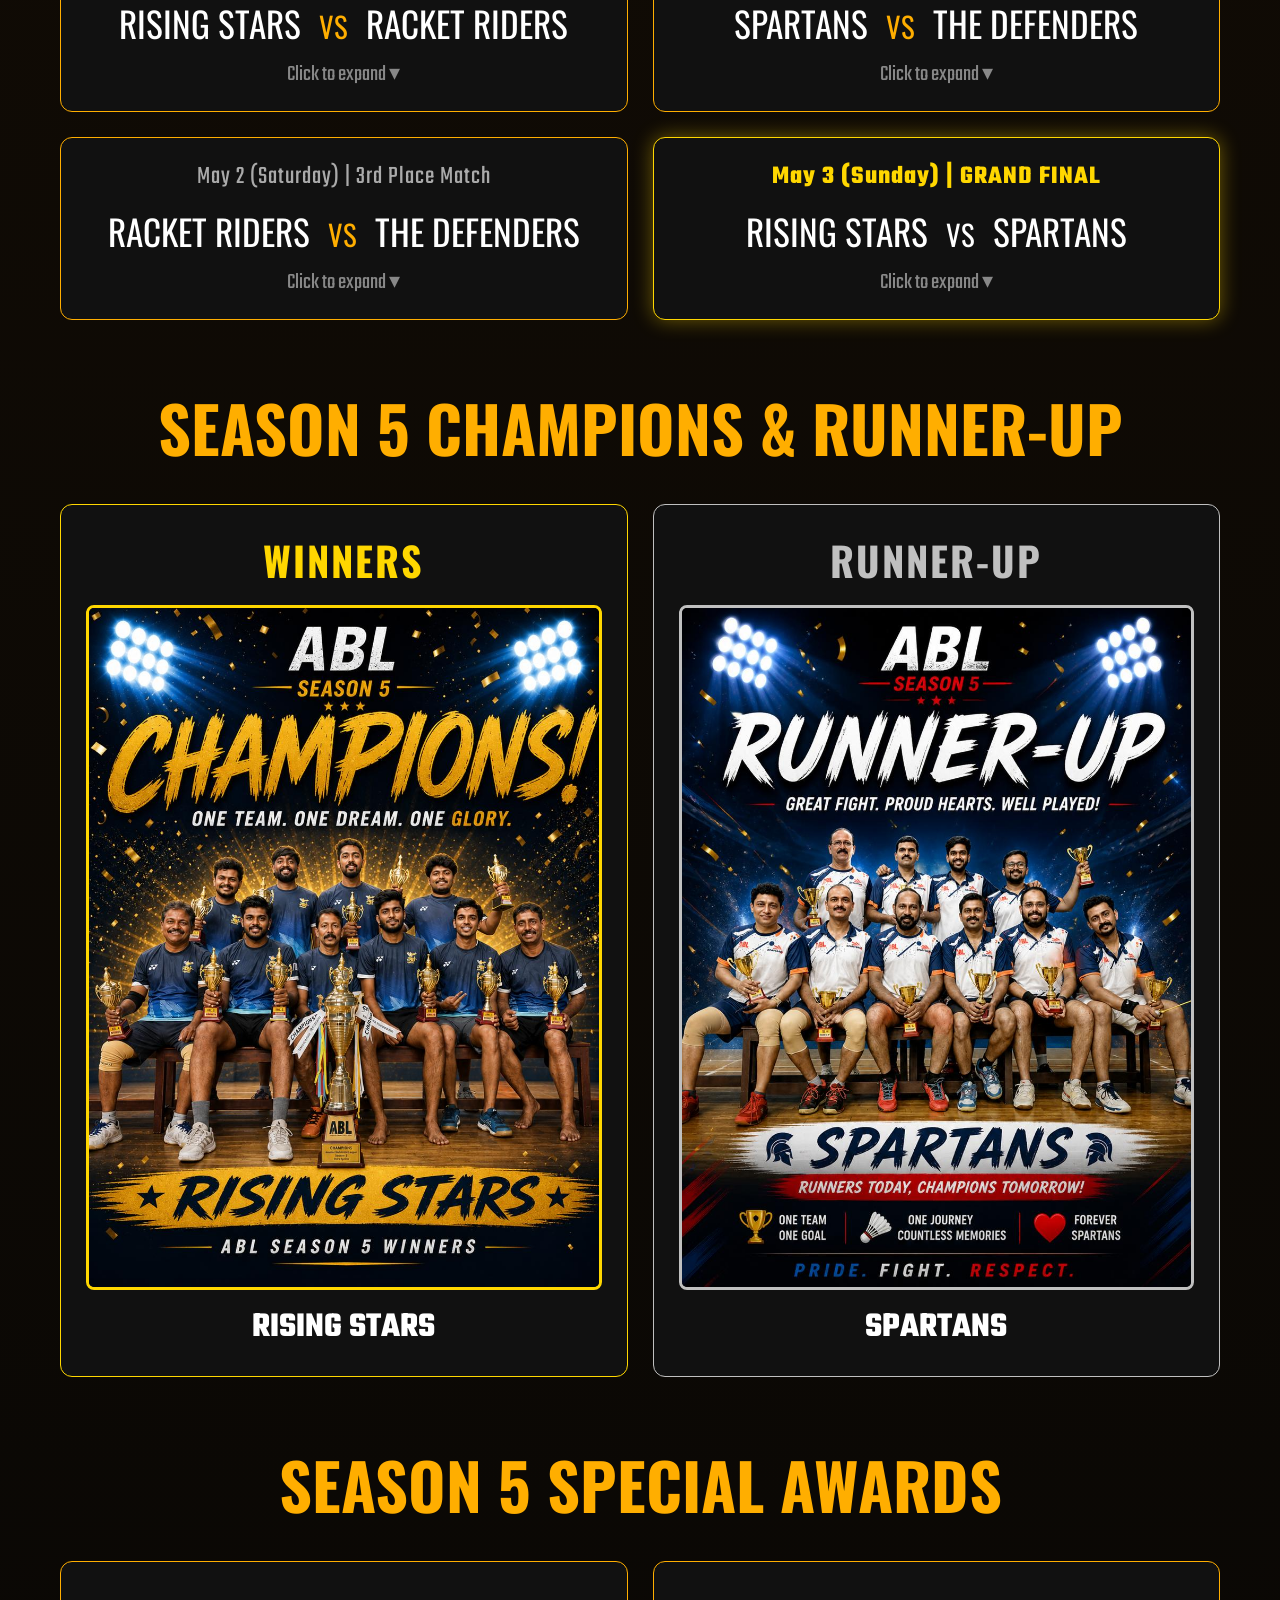
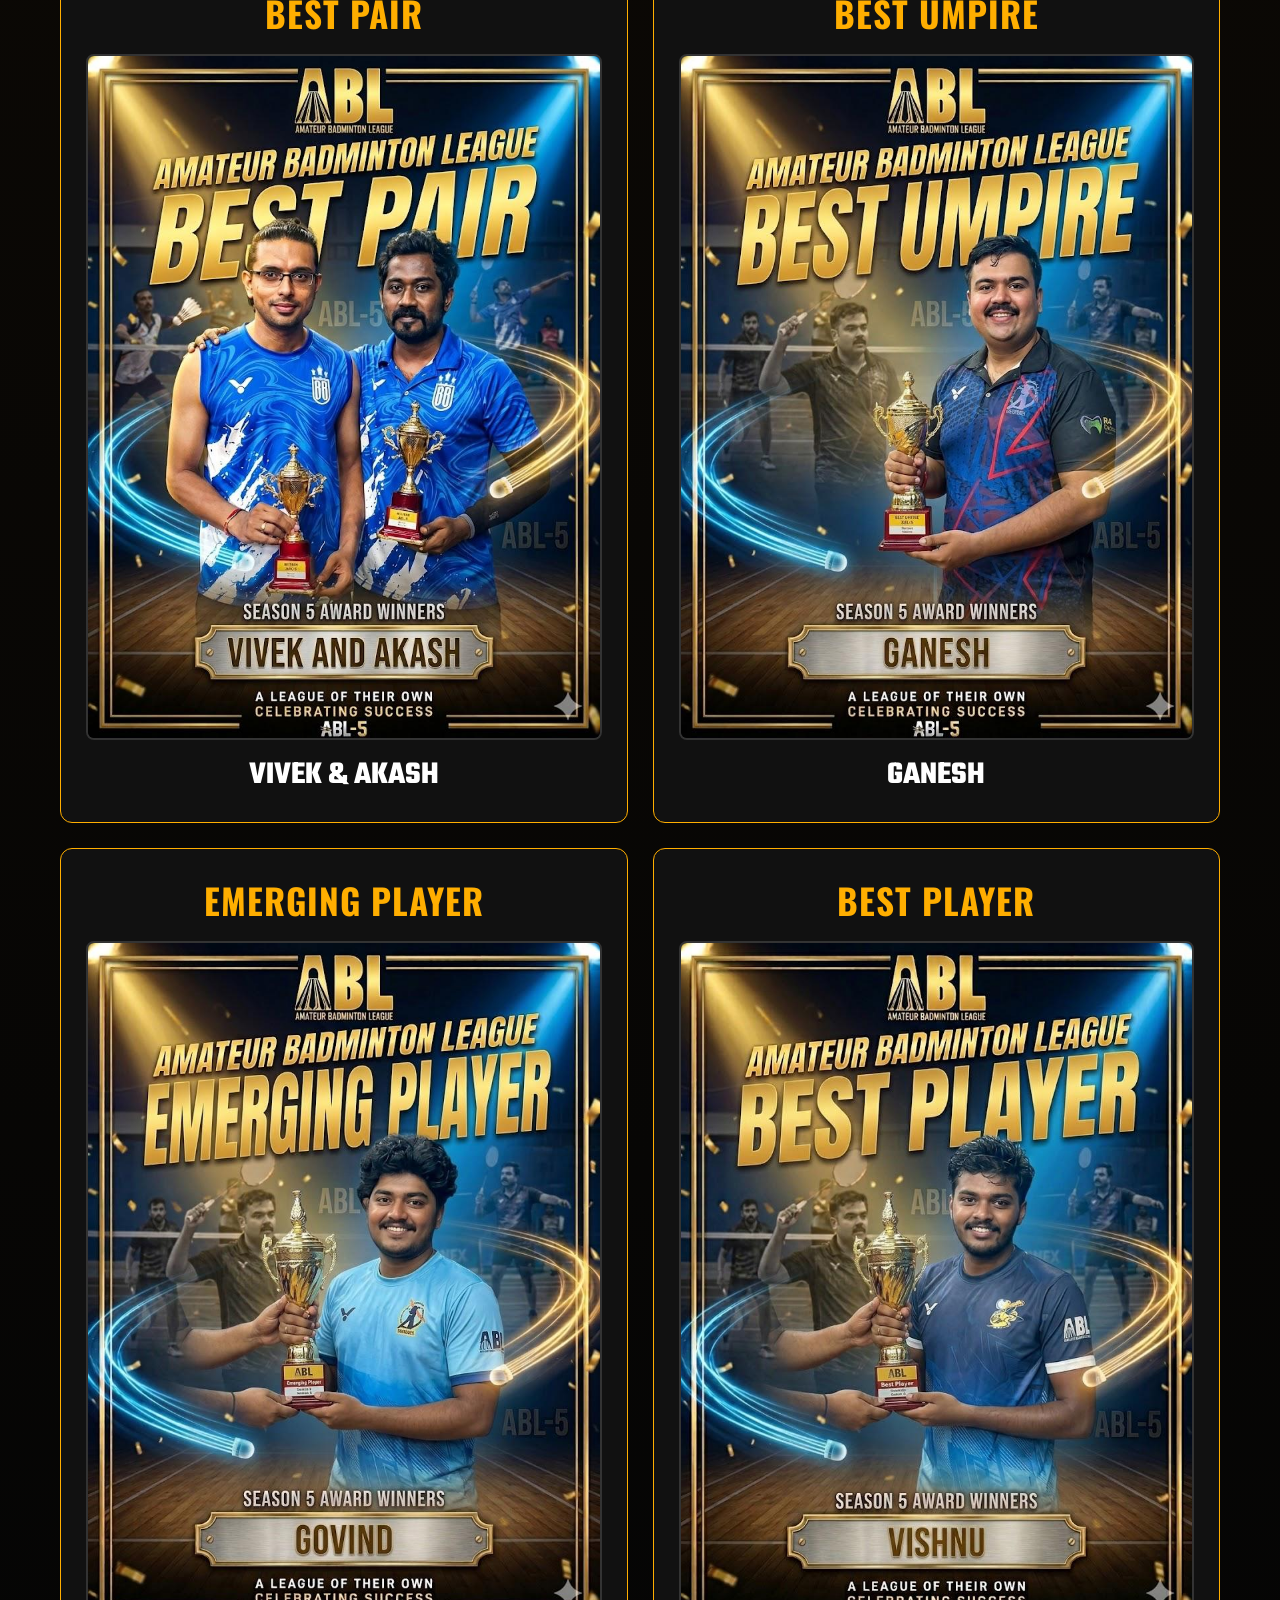
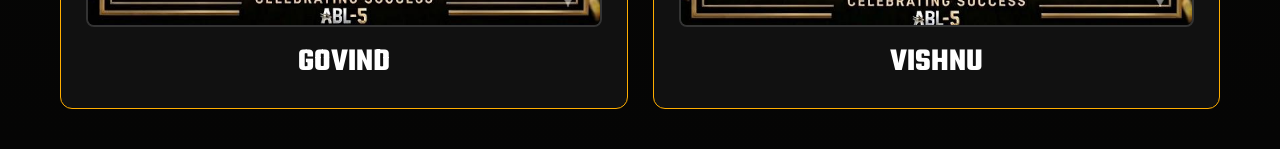
==== commit caa15a60: "Winners and Awards images" ====
--- a/fixtures.html
+++ b/fixtures.html
@@ -970,101 +970,165 @@
                             </tr>
                             <tr>
                                 <td>M1 (Reg)</td>
+                                <td>Jinosh / Dinesh</td>
+                                <td>Karthik / Sinoy</td>
+                                <td>Jinosh / Dinesh</td>
+                                <td>30-26</td>
+                            </tr>
+                            <tr>
+                                <td>M2 (Reg)</td>
+                                <td>Sudheesh / Faisal</td>
+                                <td>-</td>
+                                <td>Sudheesh / Faisal</td>
+                                <td>Walkover</td>
+                            </tr>
+                            <tr>
+                                <td>M3 (Reg)</td>
+                                <td>-</td>
+                                <td>Denny / Baicil</td>
+                                <td>Denny / Baicil</td>
+                                <td>Walkover</td>
+                            </tr>
+                            <tr>
+                                <td class="trump">M4 (Trump)</td>
+                                <td>Akash / Vivek</td>
+                                <td>Anal / Unni</td>
+                                <td>Akash / Vivek</td>
+                                <td>30-21</td>
+                            </tr>
+                            <tr>
+                                <td class="trump">M5 (Trump)</td>
+                                <td>Ajith Mathew / Ajas</td>
+                                <td>Rajesh / Navas</td>
+                                <td>Ajith Mathew / Ajas</td>
+                                <td>30-20</td>
+                            </tr>
+                        </table>
+                        </div>
+                        <div class="match-footer">Overall Winner: <span>Racket Riders</span></div>
+                    </div>
+                </div>
+
+                <div class="fire-card" style="border-color: #ffd700; box-shadow: 0 0 20px rgba(255, 215, 0, 0.4);">
+                    <div class="card-summary">
+                        <span class="match-date" style="color: #ffd700; font-weight: bold;">May 3 (Sunday) | GRAND
+                            FINAL</span>
+                        <div class="match-teams">RISING STARS <span class="vs" style="color: #fff;">VS</span> SPARTANS
+                        </div>
+                        <span class="expand-hint">Click to expand ▾</span>
+                    </div>
+                    <div class="card-details">
+                        <div class="table-wrapper">
+                            <table class="details-table">
+                            <tr>
+                                <th>Match</th>
+                                <th>Rising Stars</th>
+                                <th>Spartans</th>
+                                <th>Winner</th>
+                                <th>Pts</th>
+                            </tr>
+                            <tr>
+                                <td>M1 (Reg)</td>
+                                <td>Balu / Govind</td>
+                                <td>Anand / Rajan</td>
+                                <td>Balu / Govind</td>
+                                <td>30-18</td>
+                            </tr>
+                            <tr>
+                                <td>M2 (Reg)</td>
+                                <td>Shafique / Jacob</td>
+                                <td>Anand / Deepesh</td>
+                                <td>Anand / Deepesh</td>
+                                <td>23-30</td>
+                            </tr>
+                            <tr>
+                                <td>M3 (Reg)</td>
+                                <td>Sangeeth / Antony</td>
+                                <td>-</td>
+                                <td>Sangeeth / Antony</td>
+                                <td>Walkover</td>
+                            </tr>
+                            <tr>
+                                <td class="trump">M4 (Trump)</td>
+                                <td>Manoj / Vishnu</td>
+                                <td>Jinil / Rasheed</td>
+                                <td>Manoj / Vishnu</td>
+                                <td>30-20</td>
+                            </tr>
+                            <tr>
+                                <td class="trump">M5 (Trump)</td>
                                 <td>TBD</td>
                                 <td>TBD</td>
                                 <td>-</td>
                                 <td>0</td>
                             </tr>
-                            <tr>
-                                <td>M2 (Reg)</td>
-                                <td>TBD</td>
-                                <td>TBD</td>
-                                <td>-</td>
-                                <td>0</td>
-                            </tr>
-                            <tr>
-                                <td>M3 (Reg)</td>
-                                <td>TBD</td>
-                                <td>TBD</td>
-                                <td>-</td>
-                                <td>0</td>
-                            </tr>
-                            <tr>
-                                <td class="trump">M4 (Trump)</td>
-                                <td>TBD</td>
-                                <td>TBD</td>
-                                <td>-</td>
-                                <td>0</td>
-                            </tr>
-                            <tr>
-                                <td class="trump">M5 (Trump)</td>
-                                <td>TBD</td>
-                                <td>TBD</td>
-                                <td>-</td>
-                                <td>0</td>
-                            </tr>
-                        </table>
-                        </div>
-                        <div class="match-footer">Overall Winner: <span>Pending</span></div>
-                    </div>
-                </div>
-
-                <div class="fire-card" style="border-color: #ffd700; box-shadow: 0 0 20px rgba(255, 215, 0, 0.4);">
-                    <div class="card-summary">
-                        <span class="match-date" style="color: #ffd700; font-weight: bold;">May 3 (Sunday) | GRAND
-                            FINAL</span>
-                        <div class="match-teams">RISING STARS <span class="vs" style="color: #fff;">VS</span> SPARTANS
-                        </div>
-                        <span class="expand-hint">Click to expand ▾</span>
-                    </div>
-                    <div class="card-details">
-                        <div class="table-wrapper">
-                            <table class="details-table">
-                            <tr>
-                                <th>Match</th>
-                                <th>Rising Stars</th>
-                                <th>Spartans</th>
-                                <th>Winner</th>
-                                <th>Pts</th>
-                            </tr>
-                            <tr>
-                                <td>M1 (Reg)</td>
-                                <td>TBD</td>
-                                <td>TBD</td>
-                                <td>-</td>
-                                <td>0</td>
-                            </tr>
-                            <tr>
-                                <td>M2 (Reg)</td>
-                                <td>TBD</td>
-                                <td>TBD</td>
-                                <td>-</td>
-                                <td>0</td>
-                            </tr>
-                            <tr>
-                                <td>M3 (Reg)</td>
-                                <td>TBD</td>
-                                <td>TBD</td>
-                                <td>-</td>
-                                <td>0</td>
-                            </tr>
-                            <tr>
-                                <td class="trump">M4 (Trump)</td>
-                                <td>TBD</td>
-                                <td>TBD</td>
-                                <td>-</td>
-                                <td>0</td>
-                            </tr>
-                            <tr>
-                                <td class="trump">M5 (Trump)</td>
-                                <td>TBD</td>
-                                <td>TBD</td>
-                                <td>-</td>
-                                <td>0</td>
-                            </tr>
-                        </table>
-                        <div class="match-footer" style="color: #ffd700;">🏆 Season 5 Champion: <span>Pending</span>
-                        </div>
+                        </table>
+                        <div class="match-footer" style="color: #ffd700;">🏆 Season 5 Champion: <span>Rising Stars</span>
+                        </div>
+                    </div>
+                </div>
+
+            </div>
+        </div>
+
+        <!-- TOURNAMENT CHAMPIONS -->
+        <div class="schedule-container" style="margin-top: 60px;">
+            <h3 class="schedule-title">SEASON 5 CHAMPIONS & RUNNER-UP</h3>
+            <div class="fixtures-grid">
+                
+                <div class="fire-card" style="cursor: default; border-color: #ffd700;">
+                    <div class="card-summary" style="display: flex; flex-direction: column; align-items: center; padding: 25px;">
+                        <h4 style="font-family: 'Oswald', sans-serif; font-size: 2.5rem; color: #ffd700; margin-bottom: 15px; letter-spacing: 2px;">WINNERS</h4>
+                        <img src="Winners.jpeg" alt="Winners: Rising Stars" style="width: 100%; border-radius: 8px; border: 3px solid #ffd700; margin-bottom: 15px;">
+                        <p style="font-size: 2.2rem; font-weight: bold; color: #fff; margin: 0; text-transform: uppercase;">RISING STARS</p>
+                    </div>
+                </div>
+
+                <div class="fire-card" style="cursor: default; border-color: #c0c0c0;">
+                    <div class="card-summary" style="display: flex; flex-direction: column; align-items: center; padding: 25px;">
+                        <h4 style="font-family: 'Oswald', sans-serif; font-size: 2.5rem; color: #c0c0c0; margin-bottom: 15px; letter-spacing: 2px;">RUNNER-UP</h4>
+                        <img src="Runner-Up.jpeg" alt="Runner-Up: Spartans" style="width: 100%; border-radius: 8px; border: 3px solid #c0c0c0; margin-bottom: 15px;">
+                        <p style="font-size: 2.2rem; font-weight: bold; color: #fff; margin: 0; text-transform: uppercase;">SPARTANS</p>
+                    </div>
+                </div>
+
+            </div>
+        </div>
+
+        <!-- SPECIAL AWARDS -->
+        <div class="schedule-container" style="margin-top: 60px;">
+            <h3 class="schedule-title">SEASON 5 SPECIAL AWARDS</h3>
+            <div class="fixtures-grid">
+                
+                <div class="fire-card" style="cursor: default;">
+                    <div class="card-summary" style="display: flex; flex-direction: column; align-items: center; padding: 25px;">
+                        <h4 style="font-family: 'Oswald', sans-serif; font-size: 2.2rem; color: #ffae00; margin-bottom: 15px; letter-spacing: 1px;">BEST PAIR</h4>
+                        <img src="Best_Pair.jpeg" alt="Best Pair" style="width: 100%; border-radius: 8px; border: 2px solid #333; margin-bottom: 15px;">
+                        <p style="font-size: 2rem; font-weight: bold; color: #fff; margin: 0;">VIVEK & AKASH</p>
+                    </div>
+                </div>
+
+                <div class="fire-card" style="cursor: default;">
+                    <div class="card-summary" style="display: flex; flex-direction: column; align-items: center; padding: 25px;">
+                        <h4 style="font-family: 'Oswald', sans-serif; font-size: 2.2rem; color: #ffae00; margin-bottom: 15px; letter-spacing: 1px;">BEST UMPIRE</h4>
+                        <img src="Best_Umpire.jpeg" alt="Best Umpire" style="width: 100%; border-radius: 8px; border: 2px solid #333; margin-bottom: 15px;">
+                        <p style="font-size: 2rem; font-weight: bold; color: #fff; margin: 0;">GANESH</p>
+                    </div>
+                </div>
+
+                <div class="fire-card" style="cursor: default;">
+                    <div class="card-summary" style="display: flex; flex-direction: column; align-items: center; padding: 25px;">
+                        <h4 style="font-family: 'Oswald', sans-serif; font-size: 2.2rem; color: #ffae00; margin-bottom: 15px; letter-spacing: 1px;">EMERGING PLAYER</h4>
+                        <img src="Emerging_Player.jpeg" alt="Emerging Player" style="width: 100%; border-radius: 8px; border: 2px solid #333; margin-bottom: 15px;">
+                        <p style="font-size: 2rem; font-weight: bold; color: #fff; margin: 0;">GOVIND</p>
+                    </div>
+                </div>
+
+                <div class="fire-card" style="cursor: default;">
+                    <div class="card-summary" style="display: flex; flex-direction: column; align-items: center; padding: 25px;">
+                        <h4 style="font-family: 'Oswald', sans-serif; font-size: 2.2rem; color: #ffae00; margin-bottom: 15px; letter-spacing: 1px;">BEST PLAYER</h4>
+                        <img src="Best_Player.jpeg" alt="Best Player" style="width: 100%; border-radius: 8px; border: 2px solid #333; margin-bottom: 15px;">
+                        <p style="font-size: 2rem; font-weight: bold; color: #fff; margin: 0;">VISHNU</p>
                     </div>
                 </div>
 
